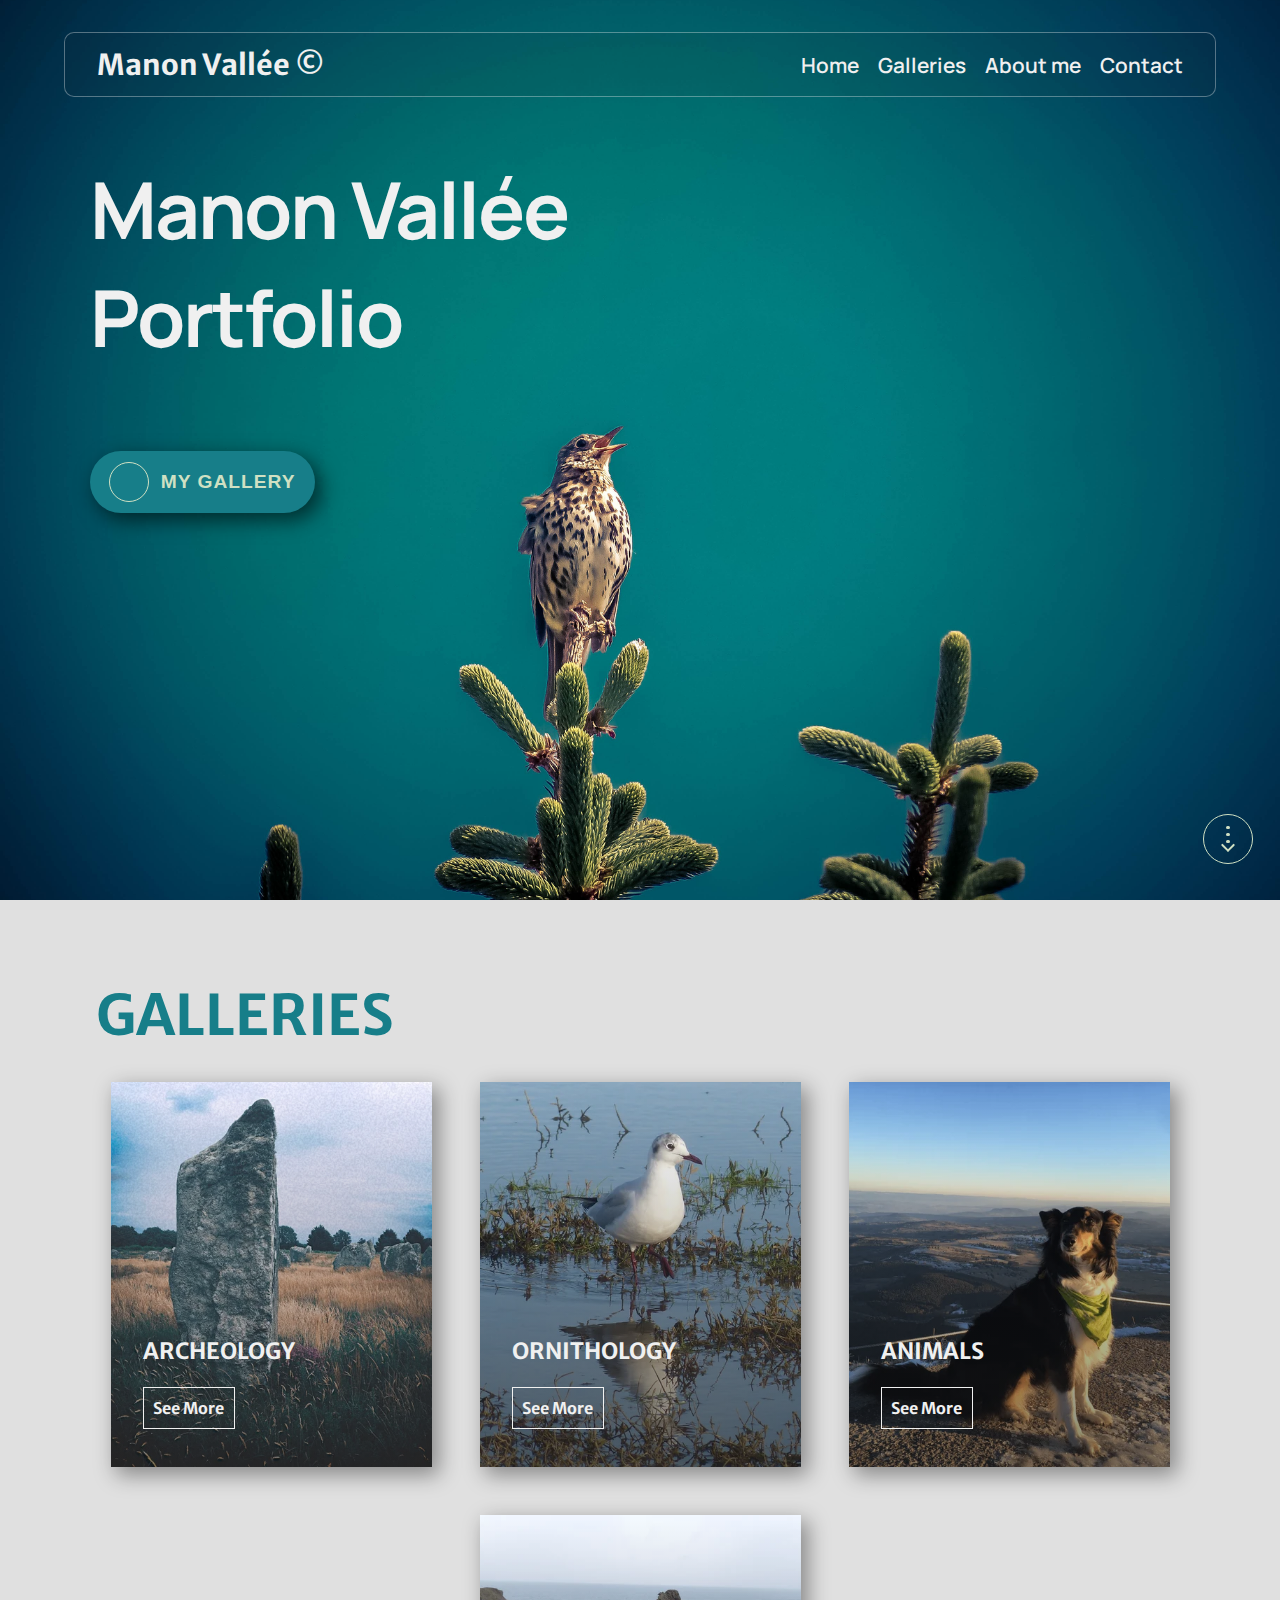
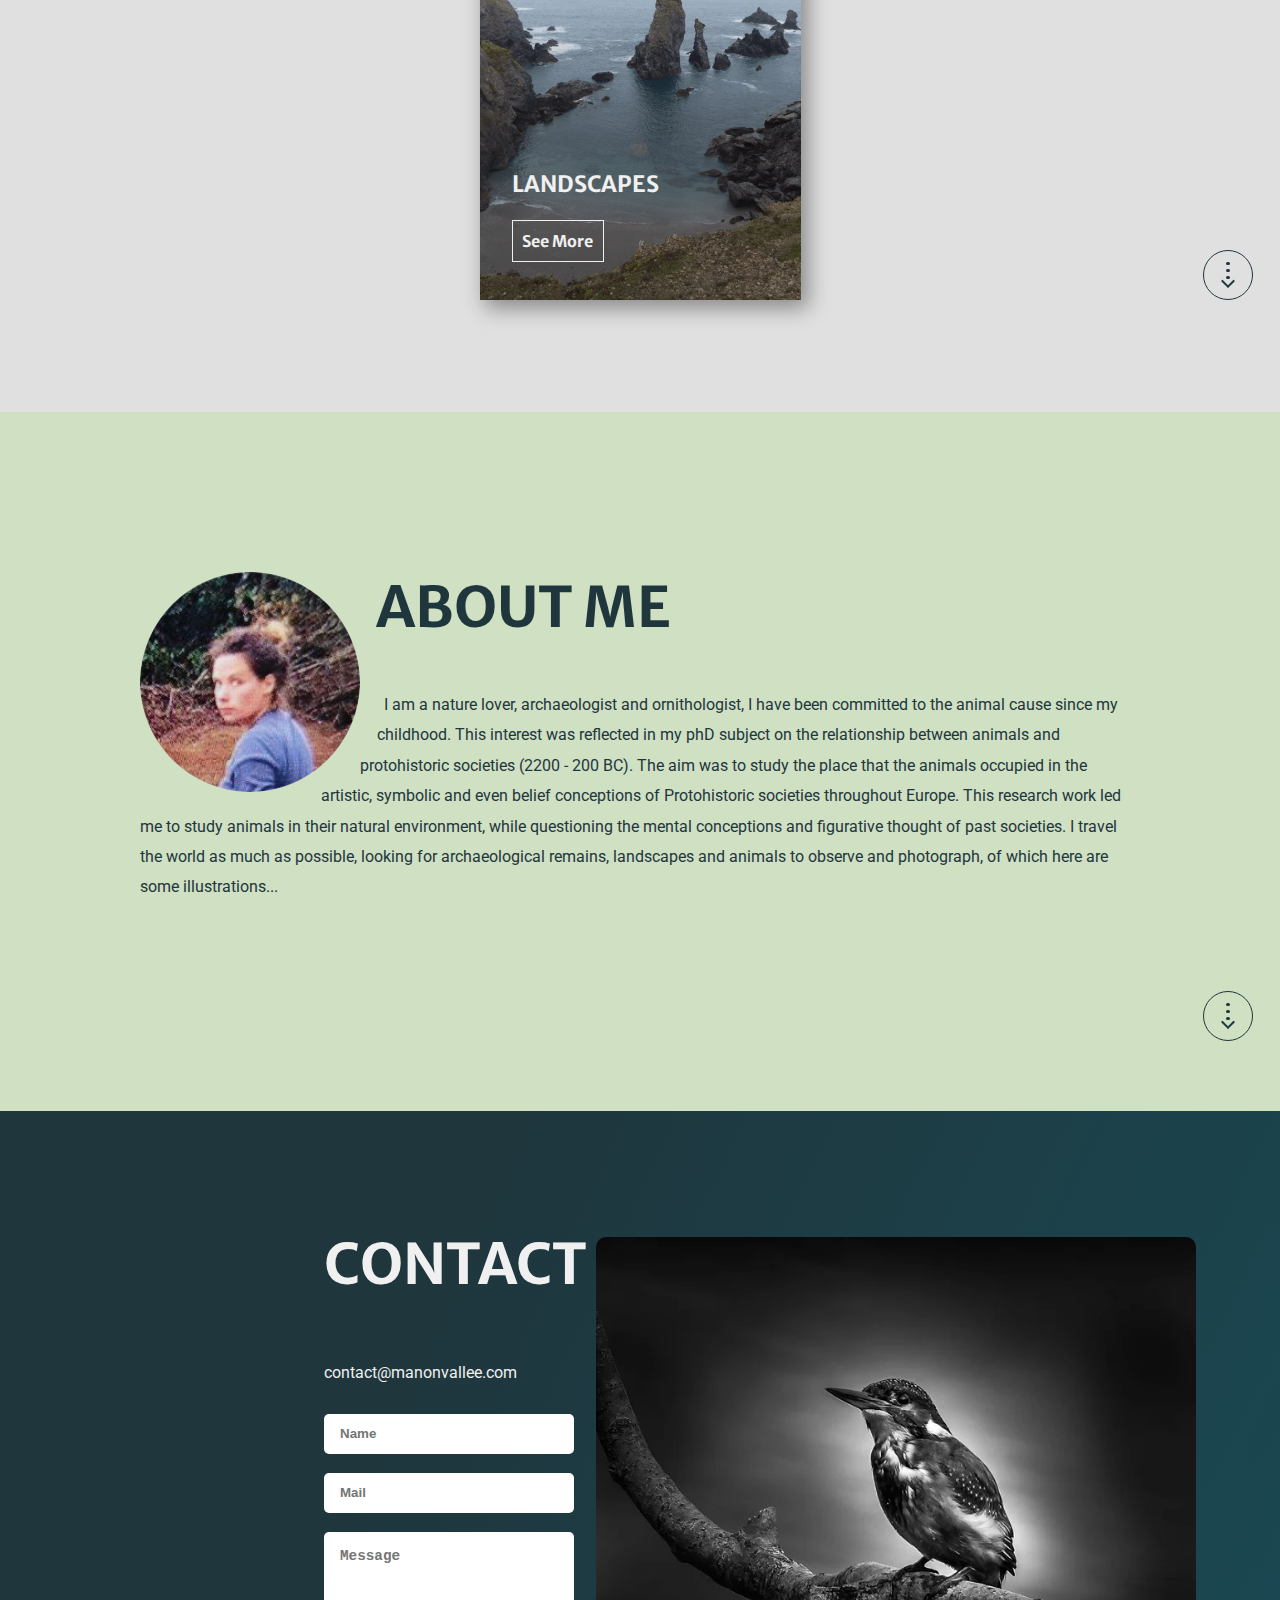
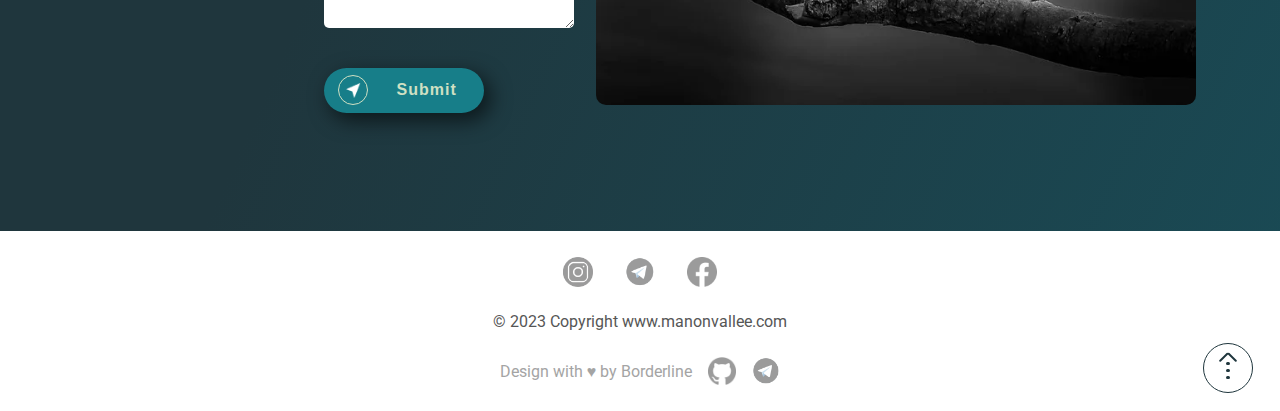
==== index.html @ dd973f15 "good" ====
<!DOCTYPE html>
<html lang="fr">
  <head>
    <meta charset="UTF-8" />
    <meta http-equiv="X-UA-Compatible" content="IE=edge" />
    <meta name="viewport" content="width=device-width, initial-scale=1.0" />

    <link rel="preconnect" href="https://fonts.googleapis.com" />
    <link rel="preconnect" href="https://fonts.gstatic.com" crossorigin />

    <link rel="preconnect" href="https://fonts.googleapis.com" />
    <link rel="preconnect" href="https://fonts.gstatic.com" crossorigin />
    <link rel="preconnect" href="https://fonts.googleapis.com" />
    <link rel="preconnect" href="https://fonts.gstatic.com" crossorigin />
    <link
      href="https://fonts.googleapis.com/css2?family=Manrope&family=Merriweather+Sans:wght@400;500;600&family=Montserrat:wght@400;500;600&family=Roboto:wght@400;500;700&display=swap"
      rel="stylesheet"
    />

    <!-- ********* CSS ********* -->
    <link rel="stylesheet" href="/CSS/style.css" />
    <link
      rel="stylesheet"
      media="only screen and (max-width:1250px) and (min-width:701px)"
      href="/CSS/style.tablet.css"
    />
    <link
      rel="stylesheet"
      media="only screen and (max-width:700px)"
      href="/CSS/style.mobile.css"
    />

    <title>Portfolio de Manon Vallée</title>
  </head>
  <body>
    <!-- ******************** Nav Bar ********************** -->

    <!-- ********************* Main ******************* -->

    <main id="sec1" class="main">
      <div class="overlay-mobile" onclick="closeMenuMobile()"></div>
      <header id="navbar" class="nav">
        <div class="burger_container">
          <div class="header__nav__close" onclick="closeMenuMobile()">
            <svg
              xmlns="http://www.w3.org/2000/svg"
              fill="none"
              viewBox="0 0 24 24"
              stroke-width="1.5"
              stroke="currentColor"
              class="w-6 h-6"
            >
              <path
                stroke-linecap="round"
                stroke-linejoin="round"
                d="M6 18L18 6M6 6l12 12"
              />
            </svg>
          </div>
        </div>
        <div class="onglets">
          <h2 class="nav-title">
            <a href="#" onclick="closeMenuMobile()">Manon Vallée ©</a>
          </h2>
          <div class="sous-onglets">
            <a href="#sec1" onclick="closeMenuMobile()">Home</a>
            <a href="#sec2" onclick="closeMenuMobile()">Galleries</a>
            <a href="#sec3" onclick="closeMenuMobile()">About me</a>
            <a href="#sec4" onclick="closeMenuMobile()">Contact</a>
          </div>
        </div>
      </header>
      <div class="header__burger" onclick="openMenuMobile()">
        <svg
          id="burg"
          xmlns="http://www.w3.org/2000/svg"
          fill="none"
          viewBox="0 0 24 24"
          stroke-width="1.5"
          stroke="currentColor"
          class="w-6 h-6"
        >
          <path
            stroke-linecap="round"
            stroke-linejoin="round"
            d="M3.75 6.75h16.5M3.75 12h16.5m-16.5 5.25h16.5"
          />
        </svg>
      </div>

      <!-- ******************** Hero ********************** -->

      <section class="hero" id="hero">
        <div class="title">
          <h1>Manon Vallée<br />Portfolio</h1>
          <button class="main-button" onclick="smoothScroll1()">
            <div class="mini-circle">
              <img src="/ressources/images/vector.png" alt="" />
            </div>
            <span>MY GALLERY</span>
          </button>
        </div>
      </section>
      <div class="down-button d1" id="down-button d1" onclick="smoothScroll1()">
        <div class="point"></div>
        <div class="point"></div>
        <div class="point point3"></div>
        <div class="chevron">
          <div class="barre barre1"></div>
          <div class="barre barre2"></div>
        </div>
      </div>
    </main>

    <!-- ******************** Galleries ********************** -->

    <section class="galleries" id="sec2" onclick="closeMenuMobile()">
      <div class="overlay-mobile2" onclick="closeMenuMobile()"></div>
      <h2>GALLERIES</h2>
      <div class="galleries-container">
        <div class="grid-container">
          <a class="card-container" href="./archeologyGallery.html"
            ><div class="card">
              <img src="/ressources/images/miniatures/carnac.webp" alt="" />
              <div class="card-text">
                <h3>ARCHEOLOGY</h3>
                <h4>See More</h4>
              </div>
            </div></a
          >
          <a class="card-container" href="./ornithologyGallery.html"
            ><div class="card">
              <img
                src="/ressources/images/miniatures/mouette-rieuse.webp"
                alt=""
              />
              <div class="card-text">
                <h3>ORNITHOLOGY</h3>
                <h4>See More</h4>
              </div>
            </div></a
          >
          <a class="card-container" href="./animalsGallery.html"
            ><div class="card">
              <img src="/ressources/images/miniatures/lutece2.webp" alt="" />
              <div class="card-text">
                <h3>ANIMALS</h3>
                <h4>See More</h4>
              </div>
            </div></a
          >
          <a class="card-container card4" href="./landscapeGallery.html"
            ><div class="card">
              <img
                class="img5"
                src="/ressources/images/miniatures/bretagne3.webp"
                alt=""
              />
              <div class="card-text">
                <h3>LANDSCAPES</h3>
                <h4>See More</h4>
              </div>
            </div></a
          >
        </div>
      </div>
      <div
        class="down-button down-button2 d4"
        id="d4"
        onclick="smoothScroll2()"
      >
        <div class="point"></div>
        <div class="point"></div>
        <div class="point point3"></div>
        <div class="chevron">
          <div class="barre barre1"></div>
          <div class="barre barre2"></div>
        </div>
      </div>
    </section>

    <!-- ******************** About ********************** -->

    <section class="about" id="sec3" onclick="closeMenuMobile()">
      <div id="circle-shape">
        <img
          src="/ressources/images/tetevenercut.png"
          alt="A photograph of sliced kiwifruit on a while plate"
          class="curve"
        />
        <h2>ABOUT ME</h2>
        <p>
          I am a nature lover, archaeologist and ornithologist, I have been
          committed to the animal cause since my childhood. This interest was
          reflected in my phD subject on the relationship between animals and
          protohistoric societies (2200 - 200 BC). The aim was to study the
          place that the animals occupied in the artistic, symbolic and even
          belief conceptions of Protohistoric societies throughout Europe. This
          research work led me to study animals in their natural environment,
          while questioning the mental conceptions and figurative thought of
          past societies. I travel the world as much as possible, looking for
          archaeological remains, landscapes and animals to observe and
          photograph, of which here are some illustrations...
        </p>
      </div>

      <div
        class="down-button down-button2 d2"
        id="down-button"
        onclick="smoothScroll3()"
      >
        <div class="point"></div>
        <div class="point"></div>
        <div class="point point3"></div>
        <div class="chevron">
          <div class="barre barre1"></div>
          <div class="barre barre2"></div>
        </div>
      </div>
    </section>

    <!-- ******************** Contact ********************** -->

    <section
      class="contact-section section-type"
      id="sec4"
      onclick="closeMenuMobile()"
    >
      <div class="left-box left-box2">
        <div class="form-container">
          <div class="contact-title">
            <h2>CONTACT</h2>
          </div>
          <div class="mini-mail">
            <a href="mailto:contact@manonvallee.com">contact@manonvallee.com</a>
          </div>
          <form>
            <input
              class="input-text"
              type="text"
              id="name"
              placeholder="Name"
              required
            /><br />
            <input
              class="input-text"
              type="email"
              id="email"
              placeholder="Mail"
              required
            /><br />
            <textarea
              class="input-text"
              name="message"
              id="message"
              rows="4"
              placeholder="Message"
            ></textarea>
          </form>
          <button
            id="send-button"
            onclick="sendMail()"
            class="main-button button2"
            href="#"
          >
            <div class="mini-circle mini-circle2">
              <img src="/ressources/images/Vector.png" alt="" />
            </div>
            <span>Submit</span>
          </button>
        </div>
      </div>
      <div class="right-img img2"></div>
    </section>

    <!-- ******************** Footer ********************** -->

    <footer onclick="closeMenuMobile()">
      <div class="logos">
        <img
          class="logo1"
          src="/ressources/rs/instaGrey.png"
          alt="logo instagram"
        />
        <img
          class="logo2"
          src="/ressources/rs/telegramGrey.png"
          alt="logo telegram"
        />
        <img
          class="logo3"
          src="/ressources/rs/facebookGrey.png"
          alt="logo facebook"
        />
      </div>
      <div class="copyright">
        <p>© 2023 Copyright www.manonvallee.com</p>
      </div>
      <div class="borderline">
        <p>Design with ♥ by <a href="#">Borderline</a></p>
        <img
          class="logo4"
          src="/ressources/rs/githubGrey.png"
          alt="logo github"
        />
        <img
          class="logo2"
          src="/ressources/rs/telegramGrey.png"
          alt="logo telegram"
        />
      </div>
      <div
        class="down-button down-button2"
        id="up-button"
        onclick="smoothScroll5()"
      >
        <div class="chevron">
          <div class="up-barre up-barre1"></div>
          <div class="up-barre up-barre2"></div>
        </div>
        <div class="point"></div>
        <div class="point"></div>
        <div class="point point3"></div>
      </div>
    </footer>
    <script src="/index.js"></script>
  </body>
</html>
---- CSS/style.css ----
:root {
  --primary-color: #177e89;
  --secondary-color: #cfe0c3;
  --third-color: #ef6013db;
  --fourth-color: #d4c2fc;
  --fifth-color: #8a7090;
  --sixth-color: #1f363d;
}
*,
* :before,
*:after {
  box-sizing: border-box;
}
html,
body {
  font-family: "Manrope", sans-serif;
  background: linear-gradient(#141e30, #243b55);
  -webkit-tap-highlight-color: rgba(0, 0, 0, 0);
  margin: 0;
  padding: 0;
  color: #f0f0f0;
}
html {
  height: 100%;
  scroll-behavior: smooth;
  font-size: 100%;
}
h2 {
  font-family: "Merriweather Sans", sans-serif;
  font-size: clamp(0.4rem, 3vw + 1.9rem, 3.5rem);
  margin: 4rem 0 6rem 0;
}
p {
  font-size: clamp(0.4rem, 1.5vw + 1.1rem, 1rem);
}
a {
  text-decoration: none;
  color: #f0f0f0;
}

/* **********************************************        Nav Bar        ********************************************** */

header {
  width: 90%;
  height: 65px;
  display: flex;
  align-items: center;
  justify-content: space-between;
  background: rgba(42, 39, 39, 0.08);
  border: 1px solid rgba(255, 255, 255, 0.33);
  border-radius: 10px;
  margin: 2rem auto;
  z-index: 4;
}
header h2 {
  font-size: clamp(1.3rem, 2vw + 1rem, 1.8rem);
  margin: 0;
}
.nav-title a {
  position: relative;
  display: inline-block;
}
.nav-title a::before {
  content: "";
  display: block;
  position: absolute;
  bottom: -2px;
  width: 100%;
  height: 2px;
  transform: scale(0);
  transform-origin: left;
  background-color: var(--secondary-color);
  transition: transform 0.3s ease-out;
}
.nav-title a:hover::before {
  transform: scaleX(1);
}
header .onglets {
  display: flex;
  align-items: center;
  justify-content: space-between;
  width: 100%;
  padding: 0 2rem;
}
header .sous-onglets a {
  font-size: clamp(0.6rem, 1vw + 0.8rem, 1.3rem);
  margin-right: 1rem;
  position: relative;
  display: inline-block;
  font-weight: 600;
}
header .sous-onglets a:nth-child(4) {
  margin-right: 0;
}
header .sous-onglets a::after {
  content: "";
  display: block;
  position: absolute;
  bottom: -2px;
  width: 100%;
  height: 1px;
  transform: scale(0);
  transform-origin: left;
  background-color: var(--secondary-color);
  transition: transform 0.3s ease-out;
}
header .sous-onglets a:hover::after {
  transform: scaleX(1);
}
.header__burger {
  display: none;
}
.header__burger svg {
  stroke: #f0f0f0;
  width: 30px;
}
header .header__nav__close {
  display: none;
}
header .header__nav__close svg {
  stroke: #177e89;
  width: 30px;
  position: absolute;
  top: 16px;
  left: 16px;
}

/* ********************************************        Section 1  Hero       ********************************************* */

.main {
  background: url(/ressources/images/birdModif/grive-musicienne122.png)
    no-repeat center / cover;
  height: 100vh;
  height: 100dvh;
  display: flex;
  flex-direction: column;
  position: relative;
}
.hero {
  margin: 2% 0 0 7%;
}
.hero h1 {
  font-size: clamp(0.4rem, 3vw + 2.5rem, 4.9rem);
  letter-spacing: -2px;
  margin: 0 0 5rem 0;
}
.main-button {
  display: flex;
  align-items: center;
  justify-content: space-around;
  width: auto;
  height: 62px;
  gap: 12px;
  background: var(--primary-color);
  box-shadow: 6px 7px 20px 1px rgb(0 0 0 / 57%);
  border-radius: 45px;
  border: none;
  color: var(--secondary-color);
  font-size: clamp(1rem, 3vw + 1rem, 1.2rem);
  font-weight: 600;
  letter-spacing: 1px;
  cursor: pointer;
  transition: 0.4s ease-in-out;
  padding: 1.2rem;
}
.main-button:hover {
  background: var(--secondary-color);
  color: var(--primary-color);
  outline: 2px solid var(--primary-color);
}
.mini-circle {
  display: flex;
  align-items: center;
  justify-content: center;
  height: 40px;
  width: 40px;
  border: 1px solid var(--secondary-color);
  border-radius: 50%;
}
.main-button:hover .mini-circle {
  border: 1px solid var(--primary-color);
}
.main-button:hover img {
  content: url("/ressources/images/vectorblue.png");
}

/* ********************************************        Section 2  Galleries       ********************************************* */

.galleries {
  position: relative;
  width: 100%;
  height: auto;
  height: auto;
  font-family: "Roboto", sans-serif;
  display: flex;
  flex-direction: column;
  justify-content: center;
  background-color: #e0e0e0;
  padding: 5rem 0 7rem 0;
}
.galleries-container {
  display: flex;
  align-items: center;
  justify-content: center;
}
.grid-container {
  display: grid;
  max-width: 1059px;
  grid-template-columns: repeat(3, 1fr);
  grid-template-rows: repeat(2, 1fr);
  grid-column-gap: 3rem;
  grid-row-gap: 3rem;
  justify-content: center;
}
.grid-container img {
  height: 100%;
  width: 100%;
  object-fit: cover;
}
.galleries h2 {
  margin: 0 0 2rem 6rem;
  color: var(--primary-color);
}
.card {
  position: relative;
  width: 100%;
  height: 385px;
  transition: 0.4s ease-in-out;
  cursor: pointer;
  overflow: hidden;
  box-shadow: 6px 7px 20px 1px rgba(0, 0, 0, 0.391);
}
.card-container {
  display: inherit;
}
.card::before {
  content: "";
  width: 100%;
  height: 100%;
  position: absolute;
  background: linear-gradient(rgb(255 255 255 / 0%), rgb(24 24 24 / 51%));
  z-index: 2;
}
.card-text {
  position: absolute;
  bottom: 10%;
  left: 10%;
  z-index: 3;
  font-family: "Merriweather Sans", sans-serif;
}
.card h3 {
  font-size: clamp(0.4rem, 1.5vw + 0.8rem, 1.4rem);
}
.card h4 {
  display: inline-block;
  border: 1.5px solid;
  padding: 0.6rem;
  margin: 0;
}
.card:hover {
  -ms-transform: scale(1.01); /* IE 9 */
  -webkit-transform: scale(1.01); /* Safari 3-8 */
  transform: scale(1.03);
  opacity: 98%;
}
.card4 {
  grid-area: 2 / 2 / 3 / 3;
}
#d4 {
  bottom: 7rem;
}

/* ********************************************        Section 3  About       ********************************************* */

.about {
  display: flex;
  flex-direction: column;
  align-items: center;
  justify-content: center;
  width: 100%;
  height: auto;
  height: auto;
  background-color: var(--secondary-color);
  color: var(--sixth-color);
  position: relative;
  padding: 8rem 0;
}

#circle-shape {
  font-family: "Roboto", sans-serif;
  margin: 2rem;
  max-width: 1000px;
}
#circle-shape p {
  line-height: 1.9rem;
  font-size: clamp(0.1rem, 1vw + 0.7rem, 1rem);
  padding: 2rem 0rem;
}
#circle-shape h2 {
  margin: 0;
}
#circle-shape .curve {
  width: 220px;
  height: auto;
  min-width: 150px;
  float: left;
  margin-right: 3rem;
  border-radius: 50%;
  -webkit-shape-outside: circle();
  shape-outside: circle();
  padding: 0rem;
}
.down-button {
  width: 50px;
  height: 50px;
  border-radius: 50%;
  display: flex;
  flex-direction: column;
  align-items: center;
  justify-content: center;
  position: absolute;
  bottom: 10%;
  left: 94%;
  cursor: pointer;
  border: 1.5px solid var(--secondary-color);
  transition: 0.2s ease-in-out;
}
.d1 {
  bottom: 4%;
}
.d3 {
  bottom: 6%;
}
.point {
  width: 3.5px;
  height: 3.5px;
  background-color: var(--secondary-color);
  margin-bottom: 3.5px;
  border-radius: 50px;
}
.point3 {
  margin-bottom: 5px;
}
.chevron {
  display: flex;
}
.barre {
  width: 10px;
  height: 2px;
  background-color: var(--secondary-color);
  transform-origin: bottom right;
  transform: rotate(45deg);
  border-radius: 10px;
  margin-top: 2px;
}
.barre1 {
  transform-origin: bottom right;
  transform: rotate(45deg);
}
.barre2 {
  transform: rotate(-45deg);
  transform-origin: bottom left;
}
.down-button:hover .barre {
  background-color: var(--secondary-color);
}
.down-button:hover {
  border: 2.5px solid var(--sixth-color);
  background-color: var(--secondary-color);
}
.down-button:hover .point {
  border: var(--sixth-color);
  background-color: var(--sixth-color);
}
.down-button:hover .barre {
  background-color: var(--sixth-color);
}
.down-button2 {
  border: 1px solid var(--sixth-color);
}
.down-button2 .point {
  background-color: var(--sixth-color);
}
.down-button2 .barre {
  background-color: var(--sixth-color);
}
.down-button2:hover {
  border: 2.5px solid var(--secondary-color);
  background-color: var(--sixth-color);
}
.down-button2:hover .point {
  border: var(--secondary-color);
  background-color: var(--secondary-color);
}
.down-button2:hover .barre {
  background-color: var(--secondary-color);
}

/* ********************************************        Section 4 Contact      ********************************************* */

.contact-section {
  position: relative;
  width: 100%;
  height: 80vh;
  height: 80dvh;
  font-family: "Roboto", sans-serif;
  background: linear-gradient(
    113.75deg,
    #1f363d 32.55%,
    rgba(12, 115, 123, 0.64) 173.6%
  );
  display: flex;
  align-items: center;
  justify-content: center;
}
.left-box2 {
  display: flex;
  flex-direction: column;
  padding: 0 15rem;
  width: 40%;
  height: auto;
}
.left-box2 h2 {
  margin: 0 0 4rem 0;
}
.mini-mail {
  margin-bottom: 2rem;
}
form {
  display: flex;
  flex-direction: column;
}
.input-text {
  font-weight: bolder;
  border-radius: 5px;
  width: 250px;
  outline: none;
  border: none;
  padding: 1rem;
}
input {
  height: 40px;
}
textarea {
  margin-bottom: 2rem;
  font-size: 1.1em;
  padding-top: 1rem;
}
.img2 {
  height: 65%;
  width: 50%;
  max-width: 600px;
  border-radius: 10px;
  background: url(/ressources/images/birdModif/m2.webp) no-repeat center / cover;
}
.button2 {
  margin-top: 0.5rem;
  width: 160px;
  height: 45px;
  font-size: clamp(1rem, 2vw + 0.8rem, 1rem);
}
.mini-circle2 {
  height: 30px;
  width: 30px;
  margin-left: -0.8rem;
}
.mini-circle2 img {
  height: 15px;
}

/* ********************************************     Footer    ********************************************* */

footer {
  position: relative;
  width: 100%;
  height: 20vh;
  height: 20dvh;
  font-family: "Roboto", sans-serif;
  background-color: #ffffff;
  color: rgb(86, 86, 86);
  display: flex;
  flex-direction: column;
  justify-content: space-evenly;
  align-items: center;
}
footer a {
  font-size: clamp(0.3rem, 0.7vw + 0.5rem, 1rem);
  color: rgb(86, 86, 86);
}
footer p {
  margin: 0;
}
footer img {
  cursor: pointer;
}
.logos {
  display: flex;
  gap: 2rem;
}
.logos img {
  width: 30px;
  height: auto;
}
.rubrics {
  display: flex;
  gap: 2rem;
}
.rubrics a {
  margin: 1.7rem 0.8rem;
}
.borderline {
  font-size: clamp(0.3rem, 0.7vw + 0.5rem, 0.8rem);
  display: flex;
  gap: 1rem;
  height: auto;
  align-content: center;
  align-items: center;
  color: rgb(164, 164, 164);
}
.borderline a {
  color: rgb(164, 164, 164);
}
.borderline img {
  width: 28px;
  height: auto;
}
.logo1:hover {
  content: url("/ressources/rs/insta.png");
}
.logo2:hover {
  content: url("/ressources/rs/800px-Telegram_Messenger.png");
}
.logo3:hover {
  content: url("/ressources/rs/facebook-logo-3-1.png");
}
.logo4:hover {
  content: url("/ressources/rs/github.png");
}
.up-barre {
  width: 12px;
  height: 2px;
  background-color: var(--sixth-color);
  transform-origin: top-left;
  transform: rotate(45deg);
  border-radius: 10px;
  margin-bottom: 0.5rem;
}
.down-button:hover .up-barre {
  background-color: var(--secondary-color);
}
.up-barre1 {
  transform-origin: 100%;
  transform: rotate(-45deg);
}
.up-barre2 {
  transform: rotate(45deg);
  transform-origin: 0%;
}
---- CSS/style.tablet.css ----
:root {
  --primary-color: #177e89;
  --secondary-color: #cfe0c3;
  --third-color: #ef6013db;
  --fourth-color: #d4c2fc;
  --fifth-color: #8a7090;
  --sixth-color: #1f363d;
}

/* ********************************************        Section 1  Hero       ********************************************* */

.overlay-mobile {
  position: fixed;
  top: 0;
  left: 0;
  height: 100vh;
  width: 100vw;
  background-color: rgba(0, 0, 0, 0.6);
  display: none;
  z-index: 10;
}
.overlay-mobile.open {
  display: flex;
}
header {
  position: fixed;
  top: 0;
  left: 0;
  width: 300px;
  height: 100vh;
  background-color: var(--secondary-color);
  border: none;
  display: flex;
  align-items: center;
  justify-content: center;
  flex-direction: column;
  border: radius;
  border-radius: 0;
  margin: 0 auto;
  transform: translateX(-100%);
  transition: 0.3s ease-in-out;
  z-index: 31;
}
header.open {
  transform: initial;
  display: flex;
}
header .onglets {
  height: 35%;
  flex-direction: column;
  gap: 30px;
  justify-content: space-evenly;
}
header .sous-onglets {
  display: flex;
  flex-direction: column;
  gap: 30px;
}
.main-button {
  display: none;
}
header a {
  color: var(--primary-color);
}
.burger_container {
  position: absolute;
  top: 0px;
  left: 0px;
}
.header__burger {
  position: fixed;
  display: block;
  cursor: pointer;
  z-index: 30;
  top: 16px;
  left: 16px;
}
.header__burger svg {
  stroke: #949393;
  width: 30px;
}
header .header__nav__close {
  display: block;
  cursor: pointer;
}
.hero {
  margin: 0 auto;
}
.hero h1 {
  font-size: clamp(0.4rem, 3vw + 2.5rem, 4.9rem);
  letter-spacing: -2px;
  margin: 5rem auto;
  text-align: center;
}
.title {
  display: flex;
  flex-direction: column;
  align-items: center;
}

/* ********************************************        Section Galleries       ********************************************* */

.galleries h2 {
  margin: 1rem 0 5rem 0;
  color: var(--primary-color);
  text-align: center;
}
.card {
  margin: 0 auto;
}
.grid-container {
  display: flex;
  justify-content: center;
  align-items: center;
  overflow: hidden;
  padding: 31px 20px;
  flex-wrap: wrap;
}
.card-container {
  width: 40%;
  height: auto;
}
.grid-container img {
  height: 100%;
  width: 100%;
}

/* ********************************************        Section About me      ********************************************* */

.about {
  padding: 4rem 0;
}
#circle-shape {
  max-width: 750px;
  margin: 0 auto;
  padding: 3rem 0;
  flex-direction: column;
  align-content: center;
  justify-content: center;
  align-items: center;
}
#circle-shape .curve {
  width: 25%;
}
#circle-shape h2 {
  margin: 2rem 0;
}
#circle-shape p {
  line-height: 2rem;

  padding: 0rem 0rem;
}
.down-button {
  display: none;
}

/* ********************************************        Section Contact       ********************************************* */

.contact-section {
  padding: 4rem 0;
  height: auto;
}
.left-box2 {
  display: flex;
  flex-direction: column;
  width: 40%;
  height: auto;
  align-content: space-around;
  align-items: center;
  margin-bottom: 4rem;
  padding: 0;
}
.button2 {
  display: flex;
}
.img2 {
  height: 50vh;
}
footer {
  justify-content: space-between;
  padding: 19px 0;
}
#up-button {
  width: 35px;
  height: 35px;
  display: flex;
  background-color: var(--primary-color);
  bottom: 10%;
  left: 89%;
}
#up-button .up-barre {
  width: 10px;
  height: 1.5px;
  background-color: var(--secondary-color);
  margin-bottom: 0.3rem;
}
#up-button .point {
  width: 2.5px;
  height: 2.5px;
  background-color: var(--secondary-color);
  margin-bottom: 3px;
}

/* ********************************************        Page Gallery       ********************************************* */

.sous-sous-onglets {
  display: flex;
  flex-direction: column;
}
.sous-sous-onglets {
  display: flex;
  flex-direction: column;
  gap: 17px;
  margin-left: 12px;
}
header .sous-onglets a {
  font-size: clamp(0.6rem, 1vw + 1.2rem, 1.8rem);
}
header .sous-onglets a::after {
  content: "";
  display: none;
}
header .sous-onglets a:hover {
  color: #24afbe;
}
header .sous-sous-onglets a {
  font-size: clamp(0.1rem, 0.8vw + 0.7rem, 1.2rem);
}
.header__burger svg {
  stroke: var(--sixth-color: #1f363d);
  width: 30px;
}
.arrow-btn {
  font-size: 1.8rem;
  padding: 55px;
}

.popup {
  width: 100%;
  height: 100vh;
  border-radius: initial;
}

element.style {
}
.popup.active .close-btn,
.popup.active .image-name,
.popup.active .index,
.popup.active .large-image,
.popup.active .arrow-btn {
  opacity: 1;
  transition: opacity 0.5s;
  transition-delay: 1s;
}
.large-image {
  height: 95%;
}
#popup-content {
  max-width: 80%;
}
#popup-close {
  right: 4%;
}
header h2 {
  top: 63px;
  left: 107px;
}
.side-bar .sous-onglets {
  display: none;
}
.theme-switch {
  width: 40px;
  height: 16px;
  background: #177e89;
  border-radius: 50px;
  position: relative;
  outline: 1px solid var(--ecriture);
  cursor: pointer;
}
.switch {
  width: 13px;
  height: 13px;
  background: var(--fond);
  border-radius: 100%;
  position: absolute;
  top: 1.5px;
  left: 4px;
  transition: 0.5s all ease;
}
body.dark .switch {
  transform: translateX(19px);
}
---- CSS/style.mobile.css ----
:root {
  --primary-color: #177e89;
  --secondary-color: #cfe0c3;
  --third-color: #ef6013db;
  --fourth-color: #d4c2fc;
  --fifth-color: #8a7090;
  --sixth-color: #1f363d;
}

/* ********************************************        Section 1  Hero       ********************************************* */

.overlay-mobile {
  position: fixed;
  top: 0;
  left: 0;
  height: 100vh;
  width: 100vw;
  background-color: rgba(0, 0, 0, 0.6);
  display: none;
  z-index: 10;
}
.overlay-mobile.open {
  display: flex;
}
header {
  position: fixed;
  top: 0;
  left: 0;
  width: 300px;
  height: 100vh;
  background-color: var(--secondary-color);
  border: none;
  display: flex;
  align-items: center;
  justify-content: center;
  flex-direction: column;
  border: radius;
  border-radius: 0;
  margin: 0 auto;
  transform: translateX(-100%);
  transition: 0.3s ease-in-out;
  z-index: 31;
}
header.open {
  transform: initial;
  display: flex;
}
header .onglets {
  height: 35%;
  flex-direction: column;
  gap: 30px;
  justify-content: space-evenly;
}
header .sous-onglets {
  display: flex;
  flex-direction: column;
  gap: 30px;
}
.main-button {
  display: none;
}
header a {
  color: var(--primary-color);
}
.burger_container {
  position: absolute;
  top: 0px;
  left: 0px;
}
.header__burger {
  position: fixed;
  /* position: absolute; */
  display: block;
  cursor: pointer;
  z-index: 30;
  top: 16px;
  left: 16px;
}
header .header__nav__close {
  display: block;
  cursor: pointer;
}
.hero {
  margin: 0 auto;
}
.hero h1 {
  font-size: clamp(0.4rem, 3vw + 2.5rem, 4.9rem);
  letter-spacing: -2px;
  margin: 5rem auto;
  text-align: center;
}
.title {
  display: flex;
  flex-direction: column;
  align-items: center;
}

/* ********************************************        Section Galleries       ********************************************* */

.galleries h2 {
  margin: 1rem 0 5rem 0;
  color: var(--primary-color);
  text-align: center;
}
.card {
  margin: 0 auto;
}
.grid-container {
  display: flex;
  flex-direction: column;
  justify-content: center;
  align-items: center;
  overflow: hidden;
  padding: 31px 20px;
}
.card-container {
  width: 100%;
  height: auto;
}
.grid-container img {
  height: 100%;
  width: 100%;
}

/* ********************************************        Section About me      ********************************************* */

.about {
  padding: 4rem 0;
}
#circle-shape {
  display: flex;
  margin: 0 auto;
  padding: 0rem 3rem 3rem 3rem;
  flex-direction: column;
  align-content: center;
  justify-content: center;
  align-items: center;
}
#circle-shape .curve {
  width: 65%;
  margin: 20px auto;
}
#circle-shape h2 {
  margin: 2rem 0;
}
#circle-shape p {
  line-height: 2rem;

  padding: 0rem 0rem;
}
.down-button {
  display: none;
}

/* ********************************************        Section Contact       ********************************************* */

.contact-section {
  padding: 4rem 0;
  height: auto;
}
.left-box2 {
  display: flex;
  flex-direction: column;
  width: 100%;
  height: auto;
  align-content: space-around;
  align-items: center;
  margin-bottom: 4rem;
  padding: 0;
}
.contact-section {
  flex-direction: column;
}
.button2 {
  display: flex;
}
.img2 {
  height: 33vh;
}
footer {
  justify-content: space-between;
  padding: 19px 0;
}
#up-button {
  width: 35px;
  height: 35px;
  display: flex;
  background-color: var(--primary-color);
  bottom: 10%;
  left: 89%;
}
#up-button .up-barre {
  width: 10px;
  height: 1.5px;
  background-color: var(--secondary-color);
  margin-bottom: 0.3rem;
}
#up-button .point {
  width: 2.5px;
  height: 2.5px;
  background-color: var(--secondary-color);
  margin-bottom: 3px;
}

/* ********************************************        Page Gallery       ********************************************* */

.sous-sous-onglets {
  display: flex;
  flex-direction: column;
}
.sous-sous-onglets {
  display: flex;
  flex-direction: column;
  gap: 17px;
  margin-left: 12px;
}
header .sous-onglets a {
  font-size: clamp(0.6rem, 1vw + 1.2rem, 1.8rem);
}
header .sous-onglets a::after {
  content: "";
  display: none;
}
header .sous-onglets a:hover {
  color: #24afbe;
}
header .sous-sous-onglets a {
  font-size: clamp(0.1rem, 0.8vw + 0.7rem, 1.2rem);
}
#grid {
  display: flex;
  padding: 130px 1px;
  flex-direction: column;
  align-items: center;
  position: relative;
}
#nature-2 {
  font-size: clamp(1.2rem, 2vw + 1.3rem, 2.5rem);
  padding: 17px;
  position: absolute;
  top: 0;
}
#popup-content {
  max-width: 80%;
}
.div1 {
  margin-top: 20px;
}
.div2 {
  margin-top: 20px;
}
header h2 {
  top: 63px;
  left: 107px;
}
.side-bar .sous-onglets {
  display: none;
}
.theme-switch {
  width: 40px;
  height: 16px;
  background: #177e89;
  border-radius: 50px;
  position: relative;
  outline: 1px solid var(--ecriture);
  cursor: pointer;
}
.switch {
  width: 13px;
  height: 13px;
  background: var(--fond);
  border-radius: 100%;
  position: absolute;
  top: 1.5px;
  left: 4px;
  transition: 0.5s all ease;
}
body.dark .switch {
  transform: translateX(19px);
}
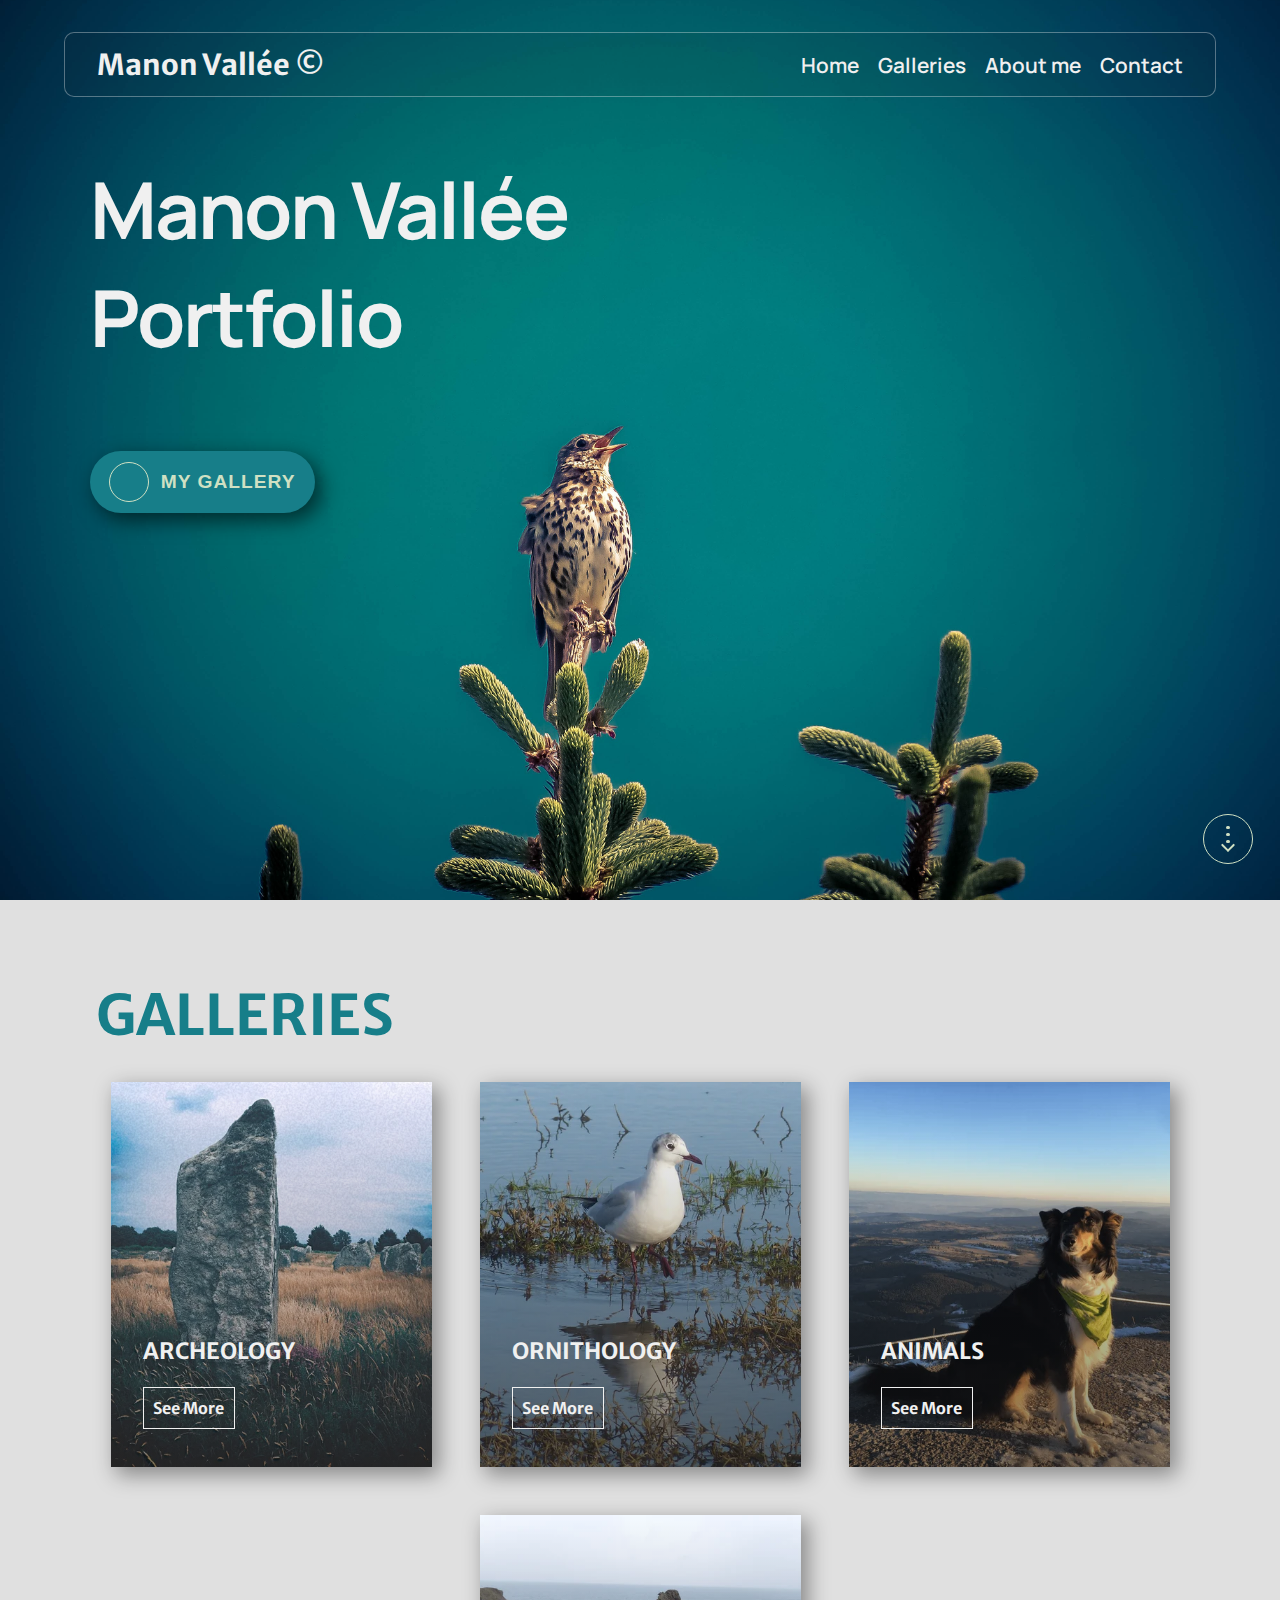
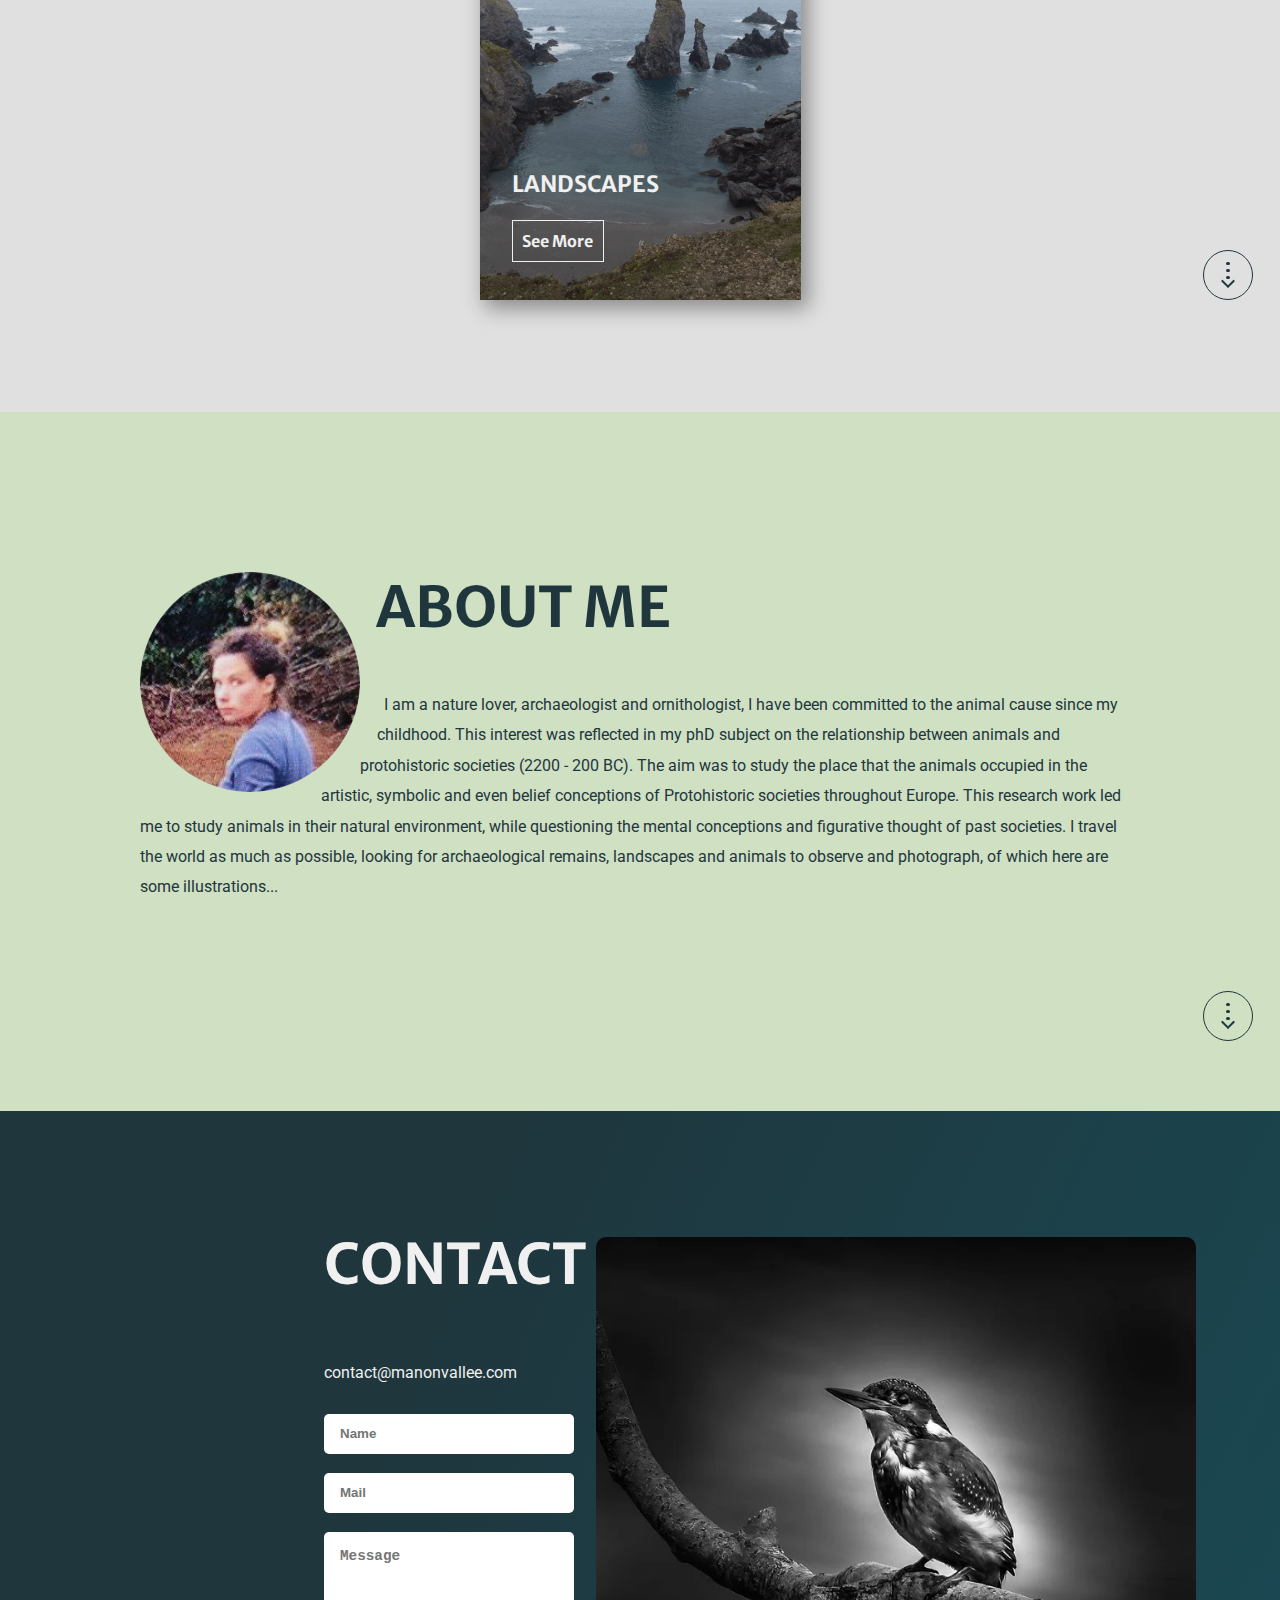
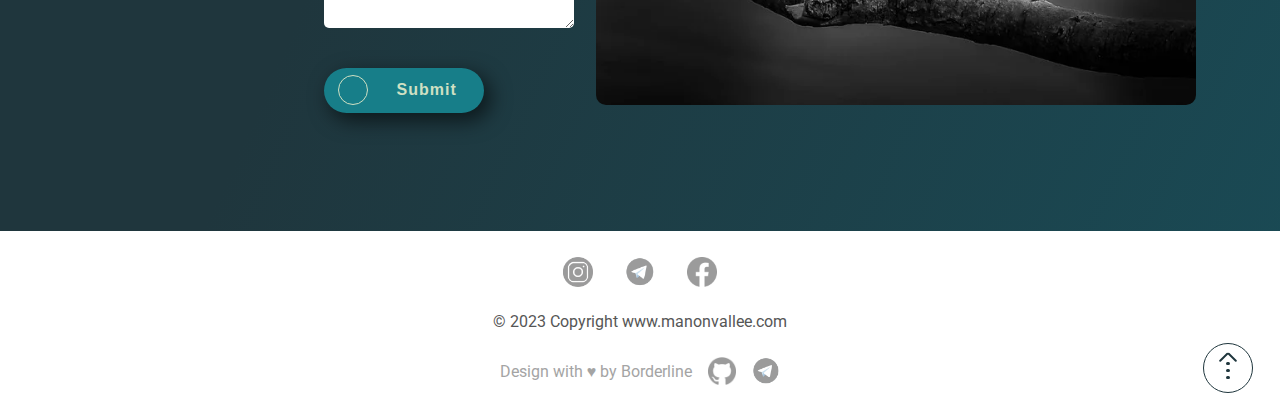
==== commit 179b3320: "fix bug" ====
--- a/index.html
+++ b/index.html
@@ -264,7 +264,7 @@
             href="#"
           >
             <div class="mini-circle mini-circle2">
-              <img src="/ressources/images/Vector.png" alt="" />
+              <img src="/ressources/images/vector.png" alt="" />
             </div>
             <span>Submit</span>
           </button>
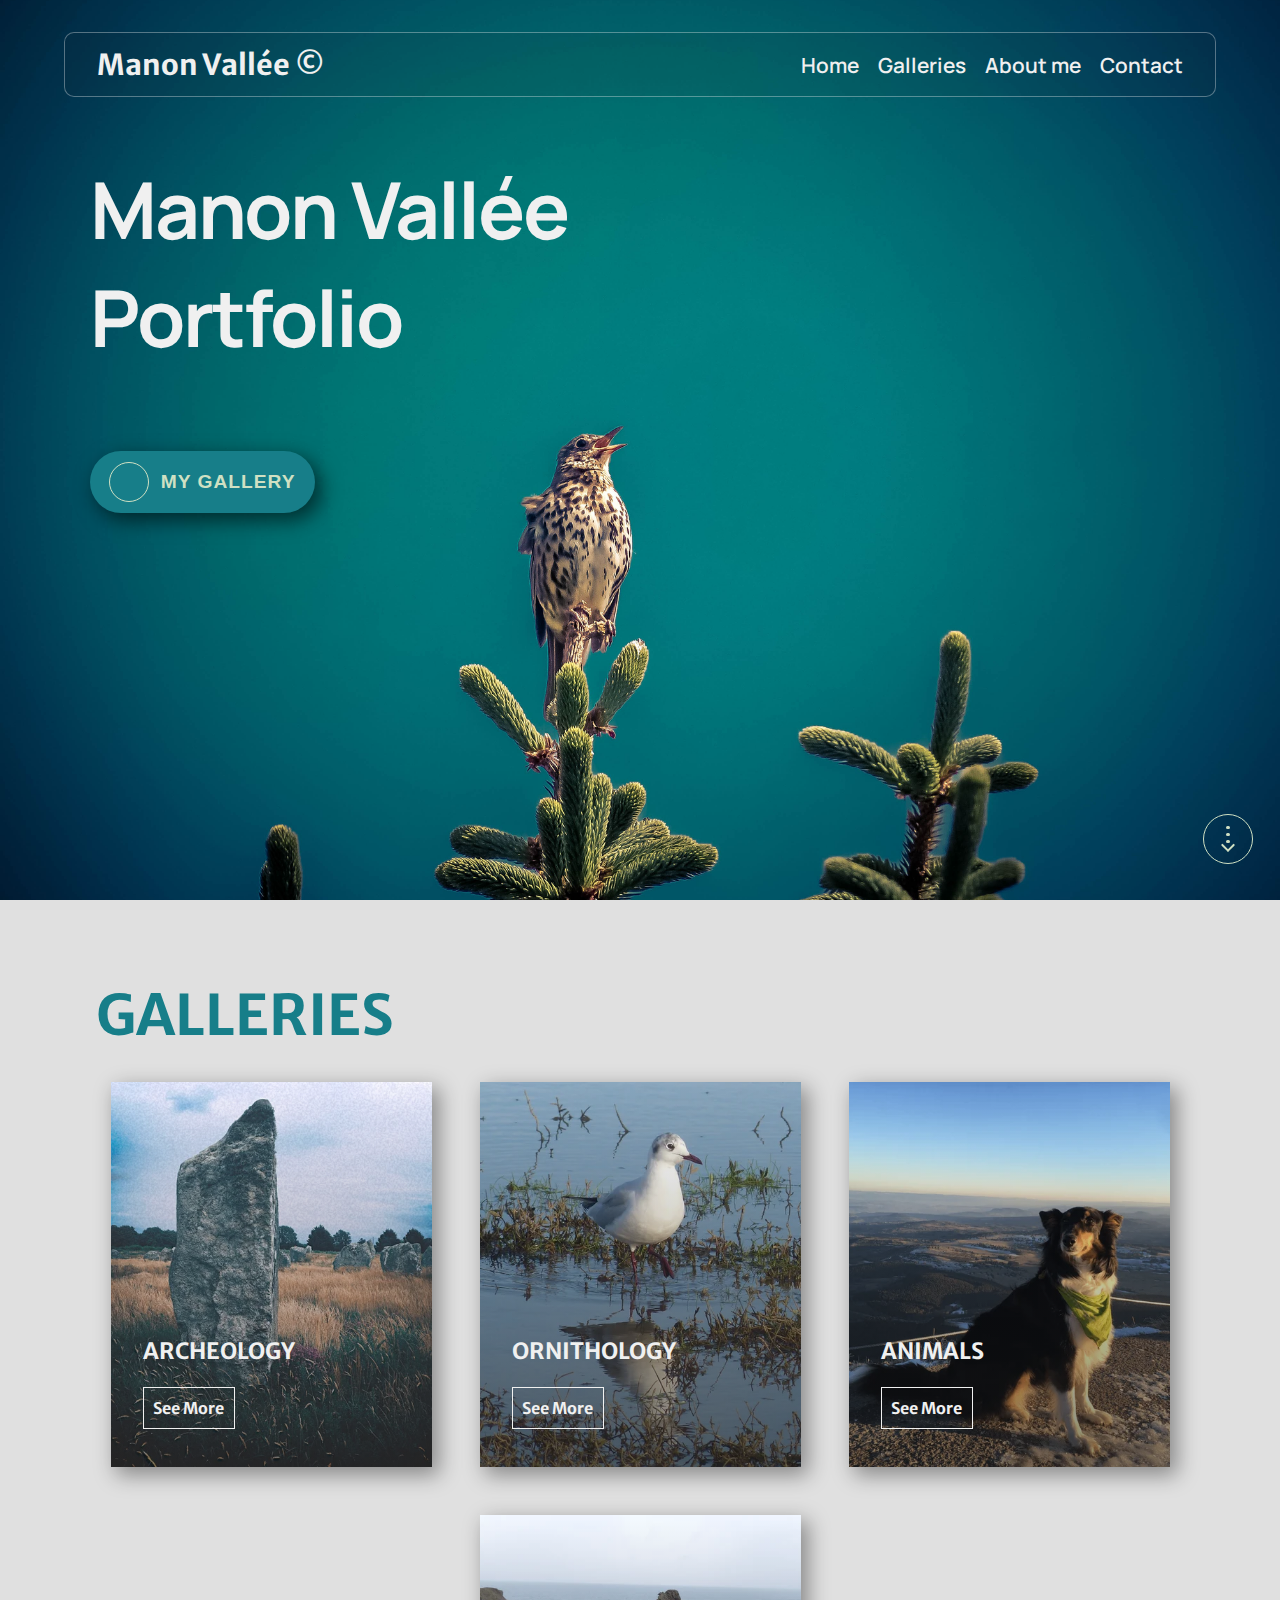
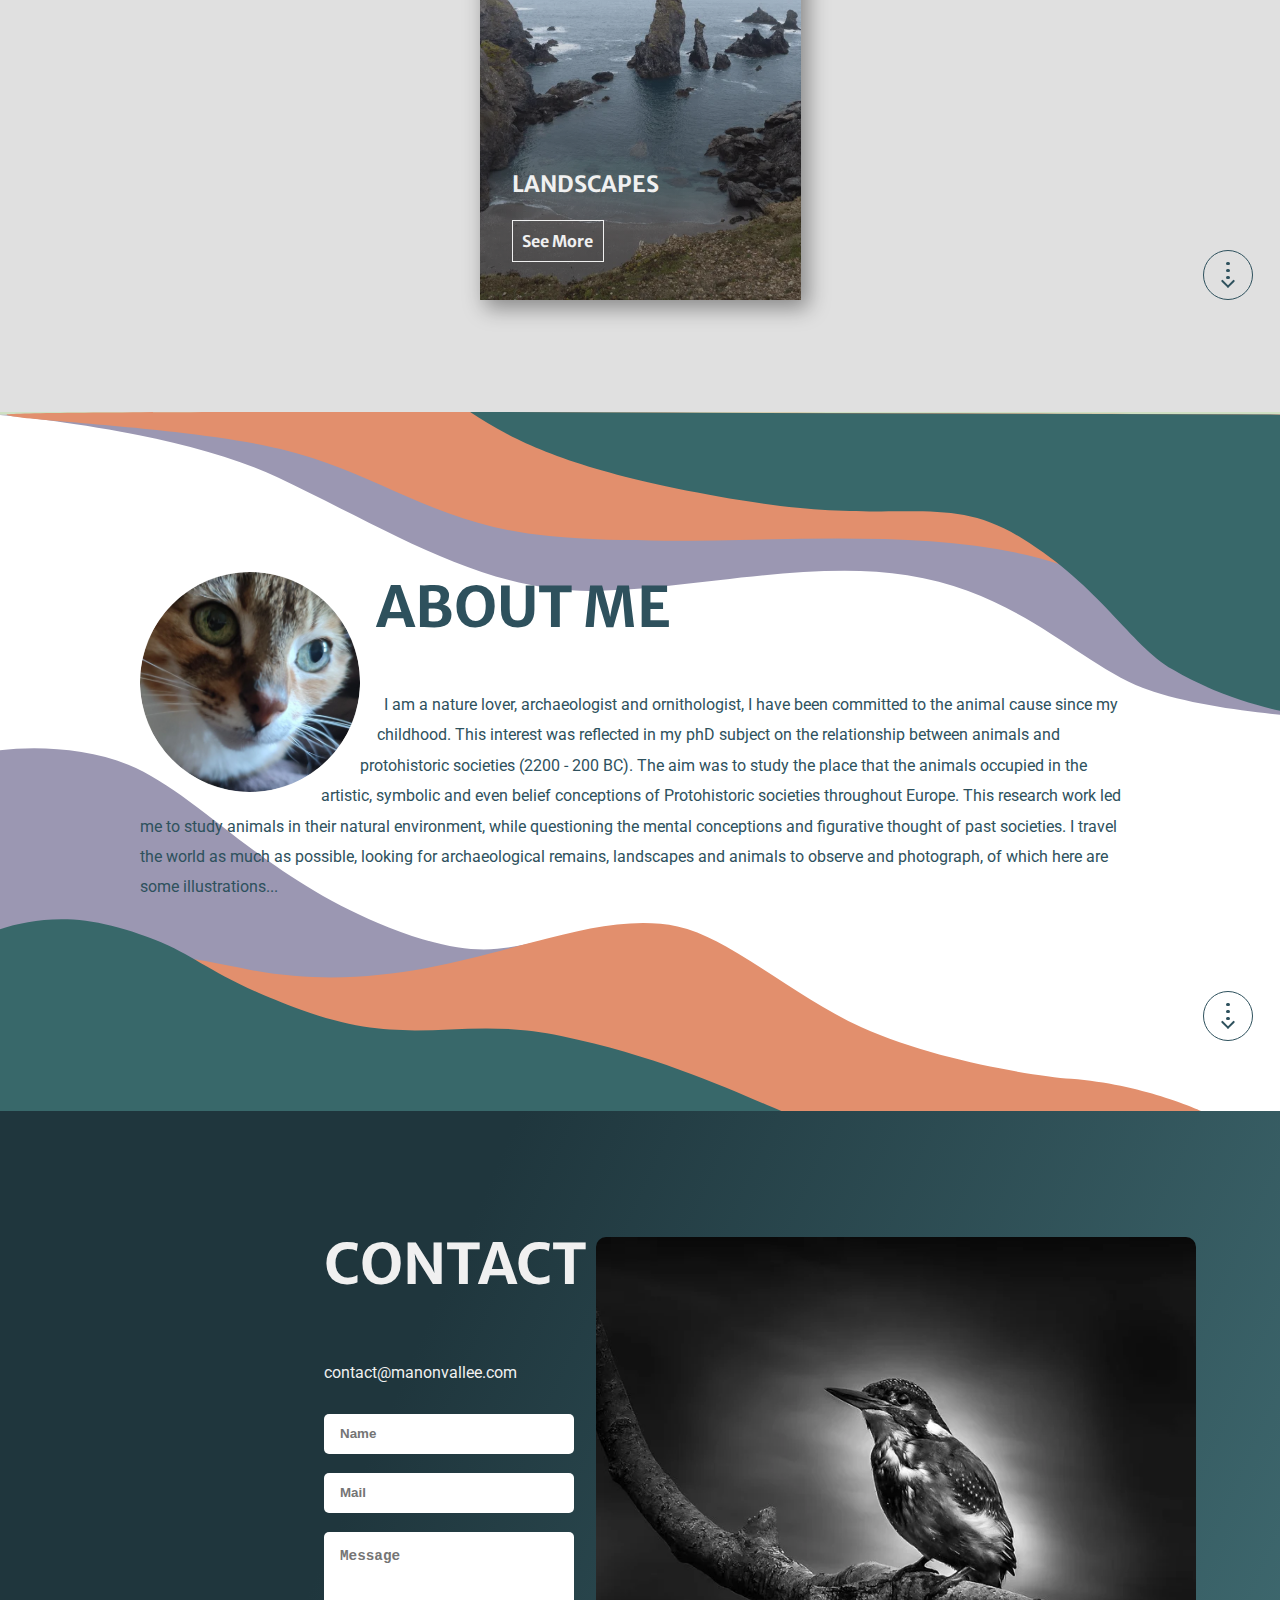
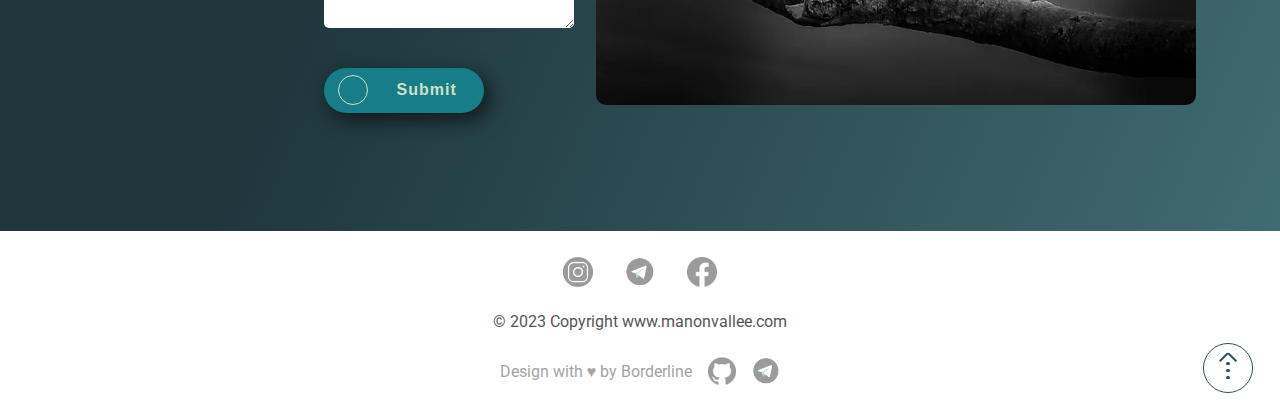
==== commit 1ab2d1fa: "fin image" ====
--- a/index.html
+++ b/index.html
@@ -16,6 +16,17 @@
       href="https://fonts.googleapis.com/css2?family=Manrope&family=Merriweather+Sans:wght@400;500;600&family=Montserrat:wght@400;500;600&family=Roboto:wght@400;500;700&display=swap"
       rel="stylesheet"
     />
+
+    <!-- ********* Favicon ********* -->
+
+
+    <link rel="apple-touch-icon" sizes="180x180" href="./ressources/favicon/favicon_package_v0.16/apple-touch-icon.png">
+    <link rel="icon" type="image/png" sizes="32x32" href="./ressources/favicon/favicon_package_v0.16/favicon-32x32.png">
+    <link rel="icon" type="image/png" sizes="16x16" href="./ressources/favicon/favicon_package_v0.16/favicon-16x16.png">
+    <link rel="manifest" href="./ressources/favicon/favicon_package_v0.16/site.webmanifest">
+    <link rel="mask-icon" href="./ressources/favicon/favicon_package_v0.16/safari-pinned-tab.svg" color="#5bbad5">
+    <meta name="msapplication-TileColor" content="#da532c">
+    <meta name="theme-color" content="#ffffff">
 
     <!-- ********* CSS ********* -->
     <link rel="stylesheet" href="/CSS/style.css" />
@@ -184,7 +195,7 @@
     <section class="about" id="sec3" onclick="closeMenuMobile()">
       <div id="circle-shape">
         <img
-          src="/ressources/images/tetevenercut.png"
+          src="/ressources/images/sangha.webp"
           alt="A photograph of sliced kiwifruit on a while plate"
           class="curve"
         />
--- a/CSS/style.css
+++ b/CSS/style.css
@@ -4,7 +4,7 @@
   --third-color: #ef6013db;
   --fourth-color: #d4c2fc;
   --fifth-color: #8a7090;
-  --sixth-color: #1f363d;
+  --sixth-color: #2e515d;
 }
 *,
 * :before,
@@ -14,7 +14,7 @@
 html,
 body {
   font-family: "Manrope", sans-serif;
-  background: linear-gradient(#141e30, #243b55);
+  /* background: linear-gradient(#141e30, #243b55); */
   -webkit-tap-highlight-color: rgba(0, 0, 0, 0);
   margin: 0;
   padding: 0;
@@ -280,6 +280,8 @@
   width: 100%;
   height: auto;
   height: auto;
+  background: url(/ressources/images/Goupe\ AboutME.svg)
+    no-repeat center / cover;
   background-color: var(--secondary-color);
   color: var(--sixth-color);
   position: relative;
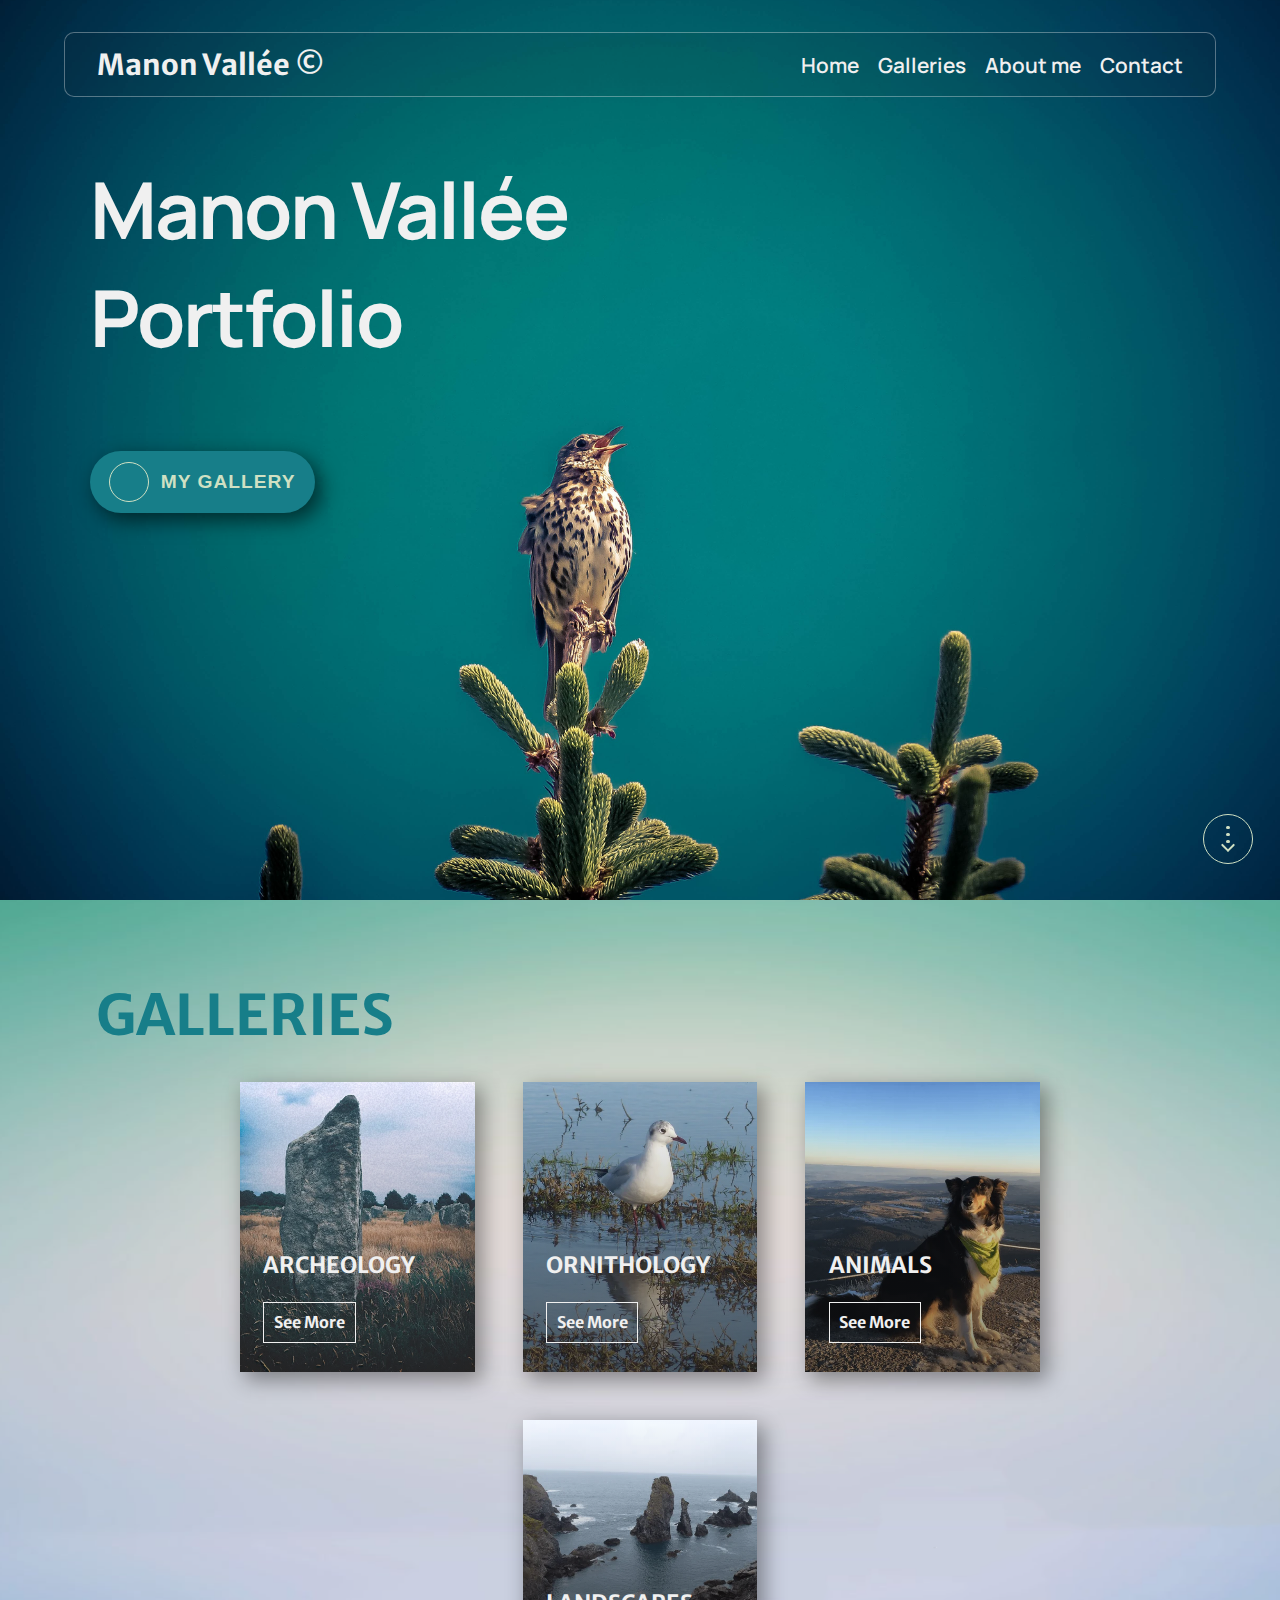
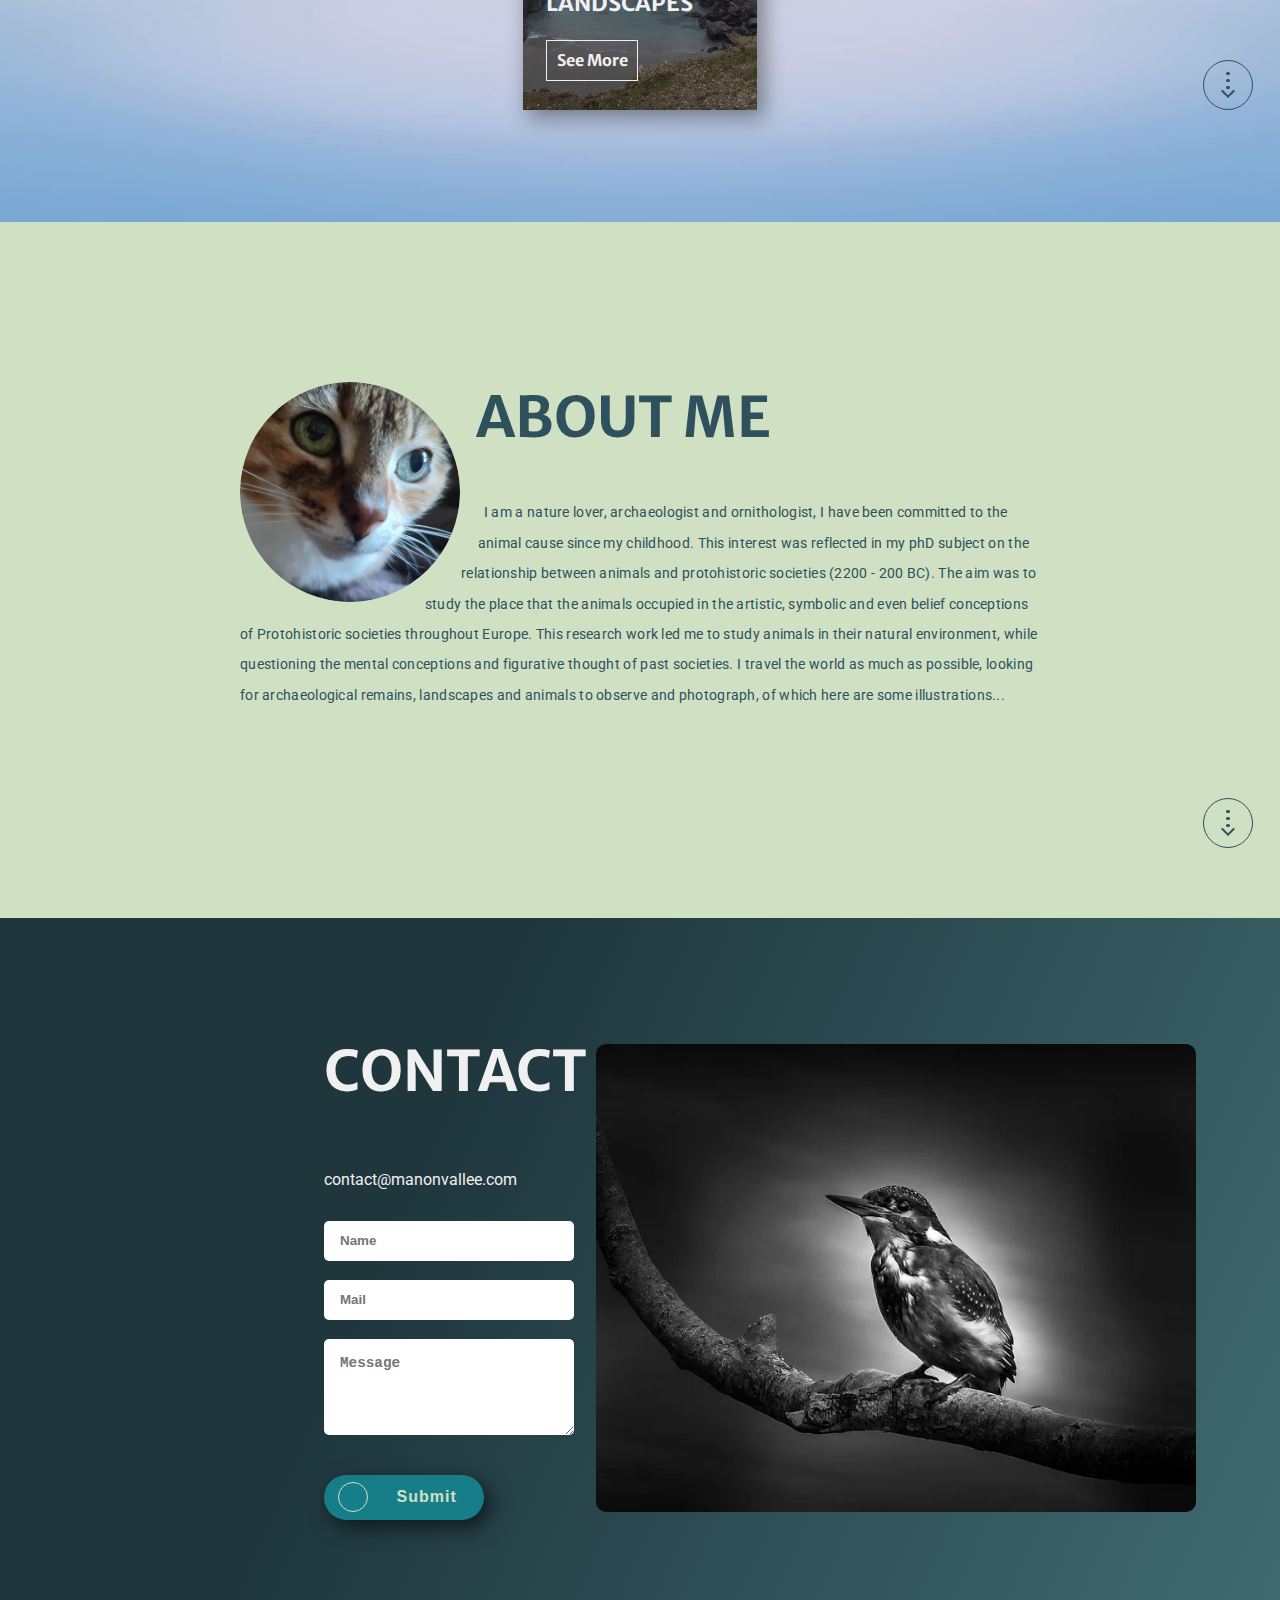
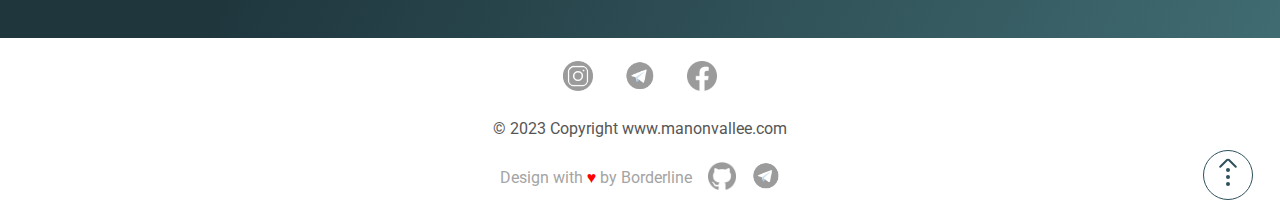
==== commit 367c12b1: "fonction mail et lien telegram" ====
--- a/index.html
+++ b/index.html
@@ -19,16 +19,37 @@
 
     <!-- ********* Favicon ********* -->
 
-
-    <link rel="apple-touch-icon" sizes="180x180" href="./ressources/favicon/favicon_package_v0.16/apple-touch-icon.png">
-    <link rel="icon" type="image/png" sizes="32x32" href="./ressources/favicon/favicon_package_v0.16/favicon-32x32.png">
-    <link rel="icon" type="image/png" sizes="16x16" href="./ressources/favicon/favicon_package_v0.16/favicon-16x16.png">
-    <link rel="manifest" href="./ressources/favicon/favicon_package_v0.16/site.webmanifest">
-    <link rel="mask-icon" href="./ressources/favicon/favicon_package_v0.16/safari-pinned-tab.svg" color="#5bbad5">
-    <meta name="msapplication-TileColor" content="#da532c">
-    <meta name="theme-color" content="#ffffff">
+    <link
+      rel="apple-touch-icon"
+      sizes="180x180"
+      href="./ressources/favicon/favicon_package_v0.16/apple-touch-icon.png"
+    />
+    <link
+      rel="icon"
+      type="image/png"
+      sizes="32x32"
+      href="./ressources/favicon/favicon_package_v0.16/favicon-32x32.png"
+    />
+    <link
+      rel="icon"
+      type="image/png"
+      sizes="16x16"
+      href="./ressources/favicon/favicon_package_v0.16/favicon-16x16.png"
+    />
+    <link
+      rel="manifest"
+      href="./ressources/favicon/favicon_package_v0.16/site.webmanifest"
+    />
+    <link
+      rel="mask-icon"
+      href="./ressources/favicon/favicon_package_v0.16/safari-pinned-tab.svg"
+      color="#5bbad5"
+    />
+    <meta name="msapplication-TileColor" content="#da532c" />
+    <meta name="theme-color" content="#ffffff" />
 
     <!-- ********* CSS ********* -->
+
     <link rel="stylesheet" href="/CSS/style.css" />
     <link
       rel="stylesheet"
@@ -40,6 +61,18 @@
       media="only screen and (max-width:700px)"
       href="/CSS/style.mobile.css"
     />
+
+    <!-- ******************** Script mail ********************** -->
+
+    <script
+      type="text/javascript"
+      src="https://cdn.jsdelivr.net/npm/@emailjs/browser@3/dist/email.min.js"
+    ></script>
+    <script type="text/javascript">
+      (function () {
+        emailjs.init("-ifSNqX2_T9q8OYxL");
+      })();
+    </script>
 
     <title>Portfolio de Manon Vallée</title>
   </head>
@@ -288,37 +321,44 @@
 
     <footer onclick="closeMenuMobile()">
       <div class="logos">
-        <img
-          class="logo1"
-          src="/ressources/rs/instaGrey.png"
-          alt="logo instagram"
-        />
-        <img
-          class="logo2"
-          src="/ressources/rs/telegramGrey.png"
-          alt="logo telegram"
-        />
-        <img
-          class="logo3"
-          src="/ressources/rs/facebookGrey.png"
-          alt="logo facebook"
-        />
+        <a href="https://t.me/cchuete" target="_blank"
+          ><img
+            class="logo1"
+            src="/ressources/rs/instaGrey.png"
+            alt="logo instagram"
+        /></a>
+        <a href="https://t.me/cchuete" target="_blank"
+          ><img
+            class="logo2"
+            src="/ressources/rs/telegramGrey.png"
+            alt="logo telegram"
+        /></a>
+        <a href="https://t.me/cchuete" target="_blank"
+          ><img
+            class="logo3"
+            src="/ressources/rs/facebookGrey.png"
+            alt="logo facebook"
+        /></a>
       </div>
       <div class="copyright">
-        <p>© 2023 Copyright www.manonvallee.com</p>
+        <p>
+          © 2023 Copyright <a href="www.manonvallee.com">www.manonvallee.com</a>
+        </p>
       </div>
       <div class="borderline">
-        <p>Design with ♥ by <a href="#">Borderline</a></p>
-        <img
-          class="logo4"
-          src="/ressources/rs/githubGrey.png"
-          alt="logo github"
-        />
-        <img
-          class="logo2"
-          src="/ressources/rs/telegramGrey.png"
-          alt="logo telegram"
-        />
+        <p>Design with <span>♥</span> by <a href="#">Borderline</a></p>
+        <a href="https://github.com/vacho35" target="_blank"
+          ><img
+            class="logo4"
+            src="/ressources/rs/githubGrey.png"
+            alt="logo github"
+        /></a>
+        <a href="https://t.me/v4cho" target="_blank"
+          ><img
+            class="logo2"
+            src="/ressources/rs/telegramGrey.png"
+            alt="logo telegram"
+        /></a>
       </div>
       <div
         class="down-button down-button2"
--- a/CSS/style.css
+++ b/CSS/style.css
@@ -195,7 +195,7 @@
   display: flex;
   flex-direction: column;
   justify-content: center;
-  background-color: #e0e0e0;
+  background: url(/ressources/images/b4.png) no-repeat center / cover;
   padding: 5rem 0 7rem 0;
 }
 .galleries-container {
@@ -205,7 +205,7 @@
 }
 .grid-container {
   display: grid;
-  max-width: 1059px;
+  max-width: 800px;
   grid-template-columns: repeat(3, 1fr);
   grid-template-rows: repeat(2, 1fr);
   grid-column-gap: 3rem;
@@ -224,7 +224,7 @@
 .card {
   position: relative;
   width: 100%;
-  height: 385px;
+  height: 290px;
   transition: 0.4s ease-in-out;
   cursor: pointer;
   overflow: hidden;
@@ -280,8 +280,7 @@
   width: 100%;
   height: auto;
   height: auto;
-  background: url(/ressources/images/Goupe\ AboutME.svg)
-    no-repeat center / cover;
+  background: url(/ressources/images/slice7.png) no-repeat center / cover;
   background-color: var(--secondary-color);
   color: var(--sixth-color);
   position: relative;
@@ -291,12 +290,13 @@
 #circle-shape {
   font-family: "Roboto", sans-serif;
   margin: 2rem;
-  max-width: 1000px;
+  max-width: 800px;
 }
 #circle-shape p {
   line-height: 1.9rem;
-  font-size: clamp(0.1rem, 1vw + 0.7rem, 1rem);
+  font-size: clamp(0.1rem, 1vw + 0.5rem, 0.9rem);
   padding: 2rem 0rem;
+  letter-spacing: 0.3px;
 }
 #circle-shape h2 {
   margin: 0;
@@ -510,6 +510,9 @@
 .rubrics a {
   margin: 1.7rem 0.8rem;
 }
+footer a:hover{
+  color: rgb(105, 226, 226);
+}
 .borderline {
   font-size: clamp(0.3rem, 0.7vw + 0.5rem, 0.8rem);
   display: flex;
@@ -521,6 +524,9 @@
 }
 .borderline a {
   color: rgb(164, 164, 164);
+}
+.borderline span{
+  color: red;
 }
 .borderline img {
   width: 28px;
--- a/CSS/style.mobile.css
+++ b/CSS/style.mobile.css
@@ -73,12 +73,15 @@
   display: block;
   cursor: pointer;
   z-index: 30;
-  top: 16px;
+  top: 35px;
   left: 16px;
 }
 header .header__nav__close {
   display: block;
   cursor: pointer;
+}
+header .header__nav__close svg{
+  top: 35px;
 }
 .hero {
   margin: 0 auto;
@@ -227,6 +230,14 @@
 header .sous-sous-onglets a {
   font-size: clamp(0.1rem, 0.8vw + 0.7rem, 1.2rem);
 }
+.header__burger svg {
+  stroke: #949393;
+  width: 30px;
+}
+.arrow-btn {
+  font-size: 1.8rem;
+  padding: 0;
+}
 #grid {
   display: flex;
   padding: 130px 1px;
@@ -240,8 +251,20 @@
   position: absolute;
   top: 0;
 }
+
+.popup {
+  width: 100%;
+  height: 100vh;
+  border-radius: initial;
+}
+.top-bar{
+  top:10px;
+}
 #popup-content {
   max-width: 80%;
+}
+#popup-close {
+  right: 7%;
 }
 .div1 {
   margin-top: 20px;
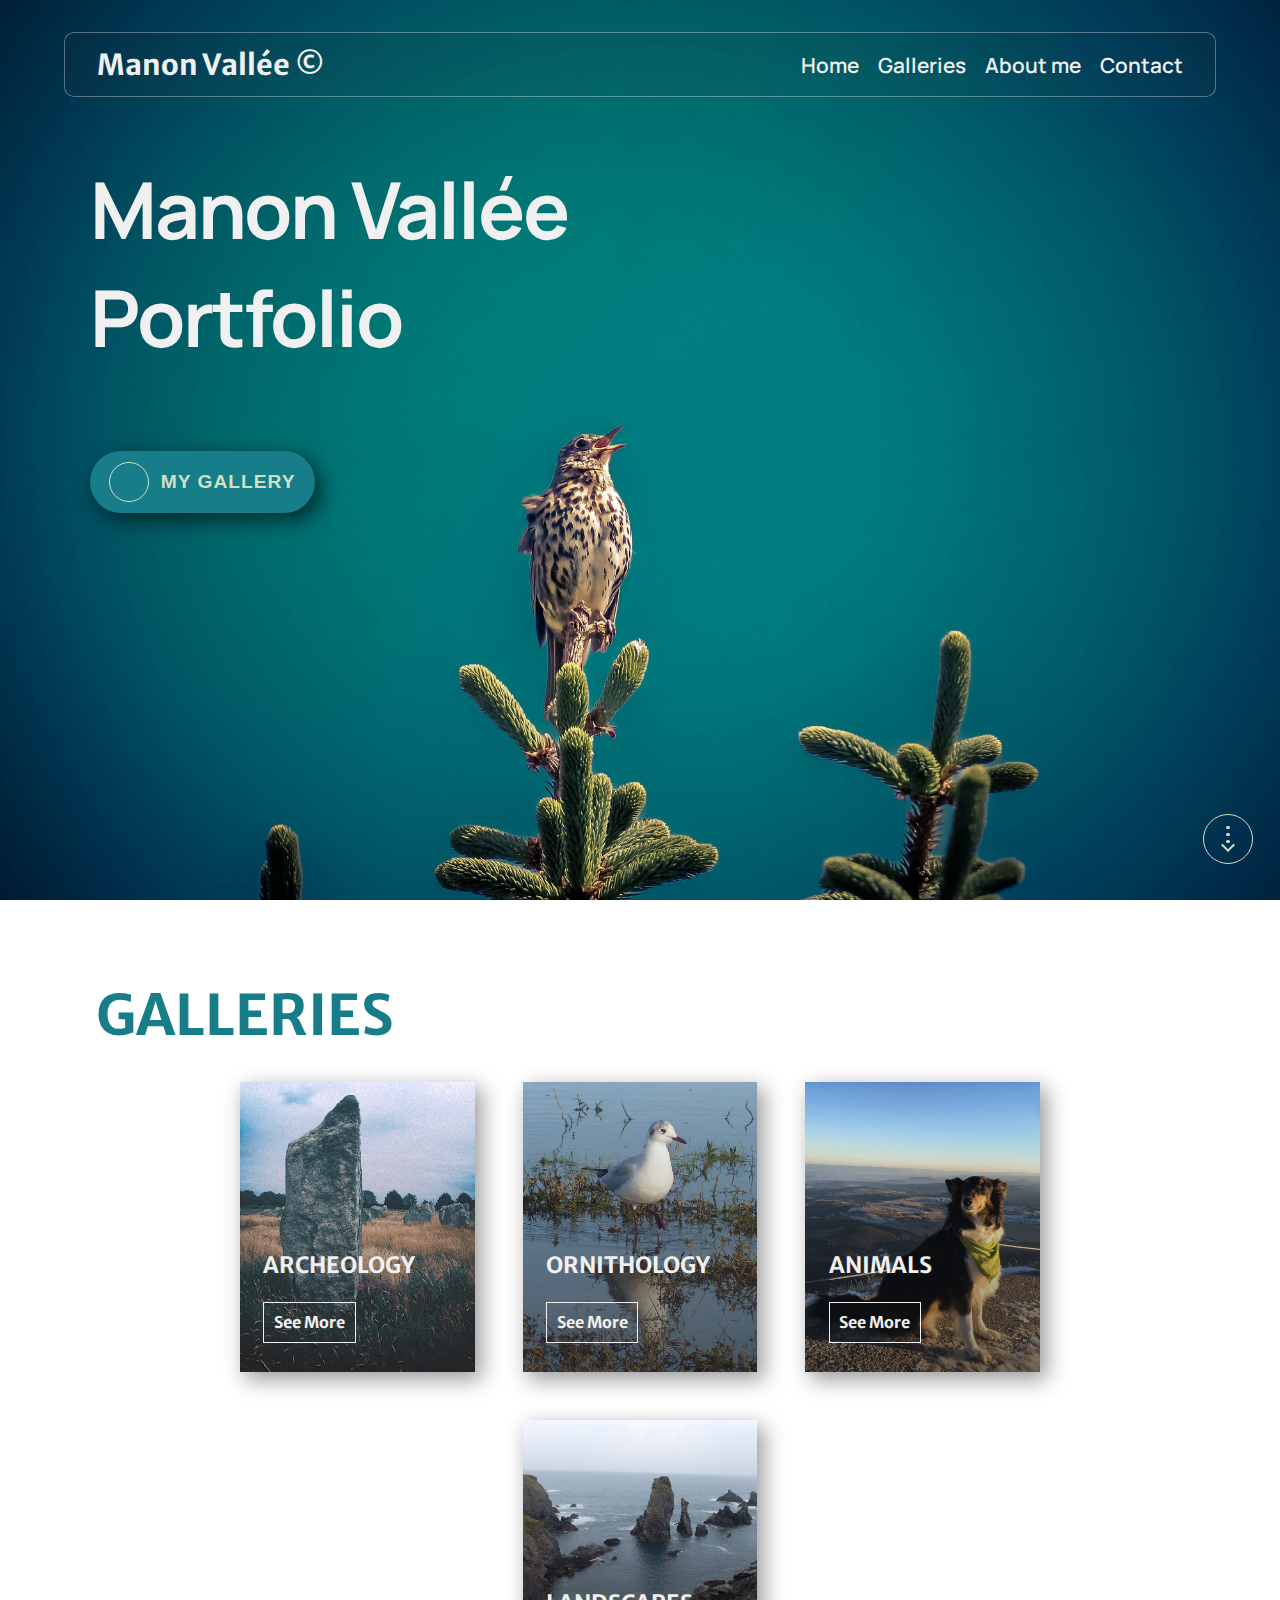
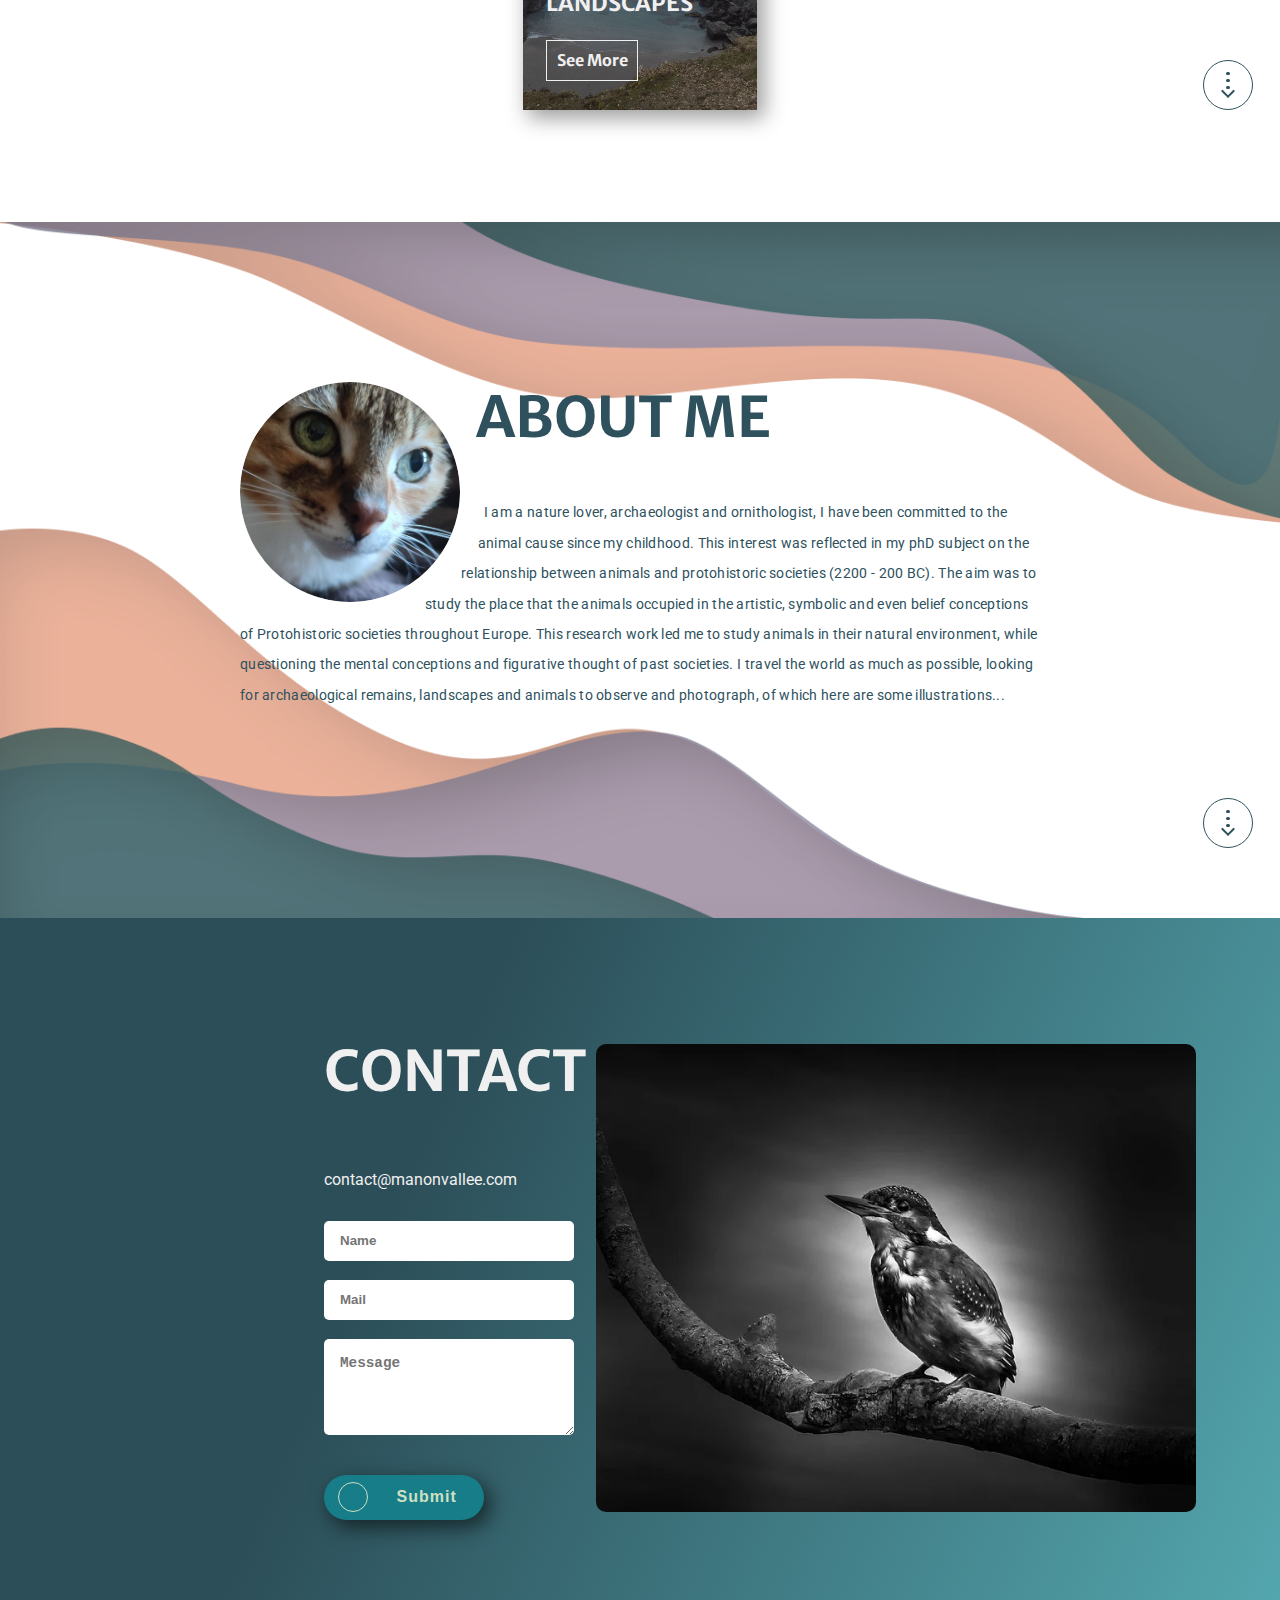
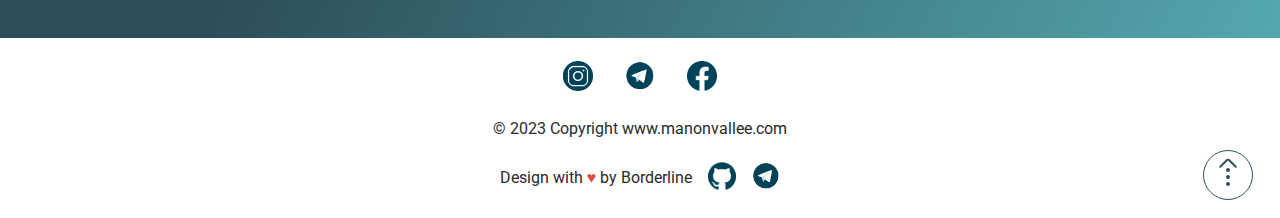
==== commit 1cbe9d7f: "recolor logo" ====
--- a/index.html
+++ b/index.html
@@ -324,19 +324,19 @@
         <a href="https://t.me/cchuete" target="_blank"
           ><img
             class="logo1"
-            src="/ressources/rs/instaGrey.png"
+            src="/ressources/rs/instablue.png"
             alt="logo instagram"
         /></a>
         <a href="https://t.me/cchuete" target="_blank"
           ><img
             class="logo2"
-            src="/ressources/rs/telegramGrey.png"
+            src="/ressources/rs/telegramblue.png"
             alt="logo telegram"
         /></a>
         <a href="https://t.me/cchuete" target="_blank"
           ><img
             class="logo3"
-            src="/ressources/rs/facebookGrey.png"
+            src="/ressources/rs/facebookblue.png"
             alt="logo facebook"
         /></a>
       </div>
@@ -350,13 +350,13 @@
         <a href="https://github.com/vacho35" target="_blank"
           ><img
             class="logo4"
-            src="/ressources/rs/githubGrey.png"
+            src="/ressources/rs/githubblue.png"
             alt="logo github"
         /></a>
         <a href="https://t.me/v4cho" target="_blank"
           ><img
             class="logo2"
-            src="/ressources/rs/telegramGrey.png"
+            src="/ressources/rs/telegramblue.png"
             alt="logo telegram"
         /></a>
       </div>
--- a/CSS/style.css
+++ b/CSS/style.css
@@ -14,8 +14,7 @@
 html,
 body {
   font-family: "Manrope", sans-serif;
-  /* background: linear-gradient(#141e30, #243b55); */
-  -webkit-tap-highlight-color: rgba(0, 0, 0, 0);
+  background: url(/ressources/images/b4.png) fixed center center;
   margin: 0;
   padding: 0;
   color: #f0f0f0;
@@ -195,7 +194,7 @@
   display: flex;
   flex-direction: column;
   justify-content: center;
-  background: url(/ressources/images/b4.png) no-repeat center / cover;
+  /* background: url(/ressources/images/b4.png) no-repeat center / cover; */
   padding: 5rem 0 7rem 0;
 }
 .galleries-container {
@@ -280,8 +279,8 @@
   width: 100%;
   height: auto;
   height: auto;
-  background: url(/ressources/images/slice7.png) no-repeat center / cover;
-  background-color: var(--secondary-color);
+  background: url(/ressources/images/Slice10.png) no-repeat center / cover;
+  /* background-color: var(--secondary-color); */
   color: var(--sixth-color);
   position: relative;
   padding: 8rem 0;
@@ -408,8 +407,8 @@
   font-family: "Roboto", sans-serif;
   background: linear-gradient(
     113.75deg,
-    #1f363d 32.55%,
-    rgba(12, 115, 123, 0.64) 173.6%
+    #2c4e58 32.55%,
+    rgba(10, 167, 178, 0.64) 123.6%
   );
   display: flex;
   align-items: center;
@@ -478,8 +477,7 @@
   height: 20vh;
   height: 20dvh;
   font-family: "Roboto", sans-serif;
-  background-color: #ffffff;
-  color: rgb(86, 86, 86);
+  color: rgb(44, 42, 42);
   display: flex;
   flex-direction: column;
   justify-content: space-evenly;
@@ -487,7 +485,7 @@
 }
 footer a {
   font-size: clamp(0.3rem, 0.7vw + 0.5rem, 1rem);
-  color: rgb(86, 86, 86);
+  color: rgb(44, 42, 42);
 }
 footer p {
   margin: 0;
@@ -510,8 +508,8 @@
 .rubrics a {
   margin: 1.7rem 0.8rem;
 }
-footer a:hover{
-  color: rgb(105, 226, 226);
+footer a:hover {
+  color: rgb(71, 106, 106);
 }
 .borderline {
   font-size: clamp(0.3rem, 0.7vw + 0.5rem, 0.8rem);
@@ -520,13 +518,13 @@
   height: auto;
   align-content: center;
   align-items: center;
-  color: rgb(164, 164, 164);
+  color: rgb(44, 42, 42);
 }
 .borderline a {
-  color: rgb(164, 164, 164);
-}
-.borderline span{
-  color: red;
+  color: rgb(44, 42, 42);
+}
+.borderline span {
+  color: rgb(221, 78, 78);
 }
 .borderline img {
   width: 28px;
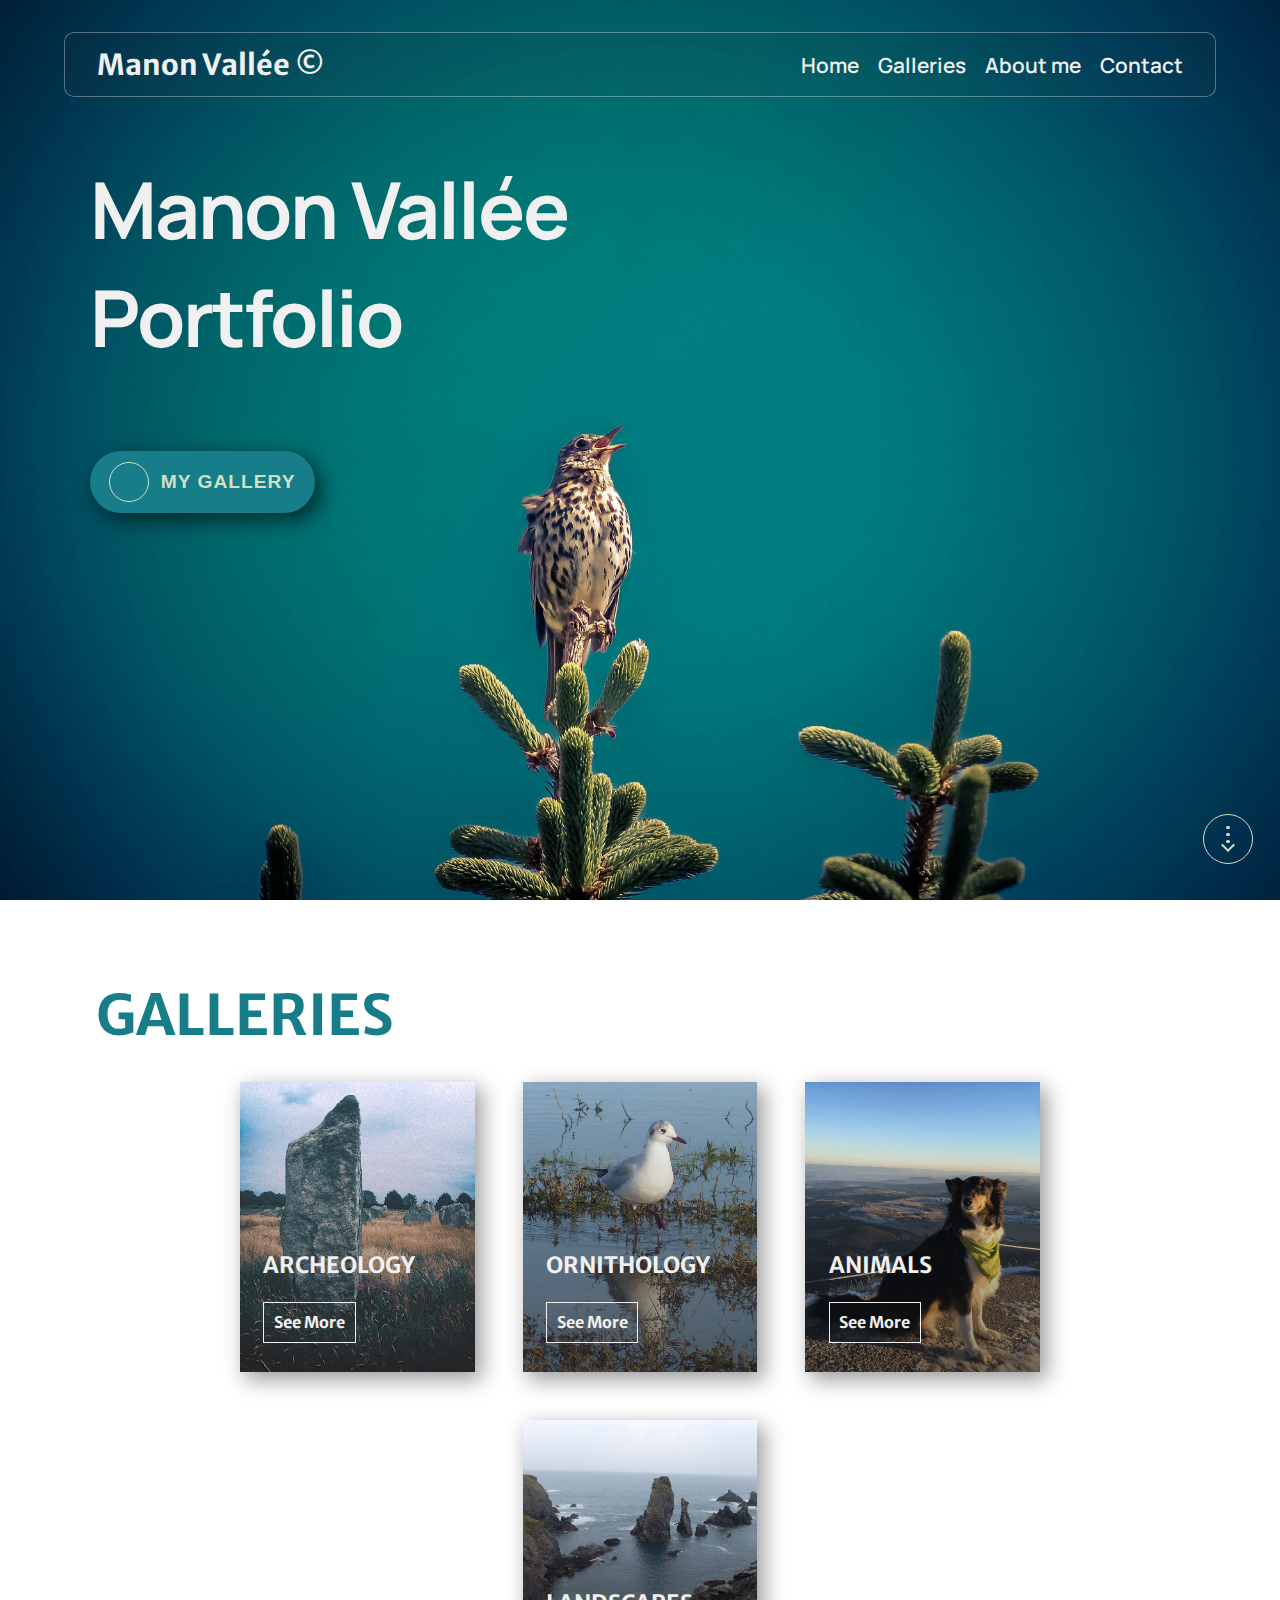
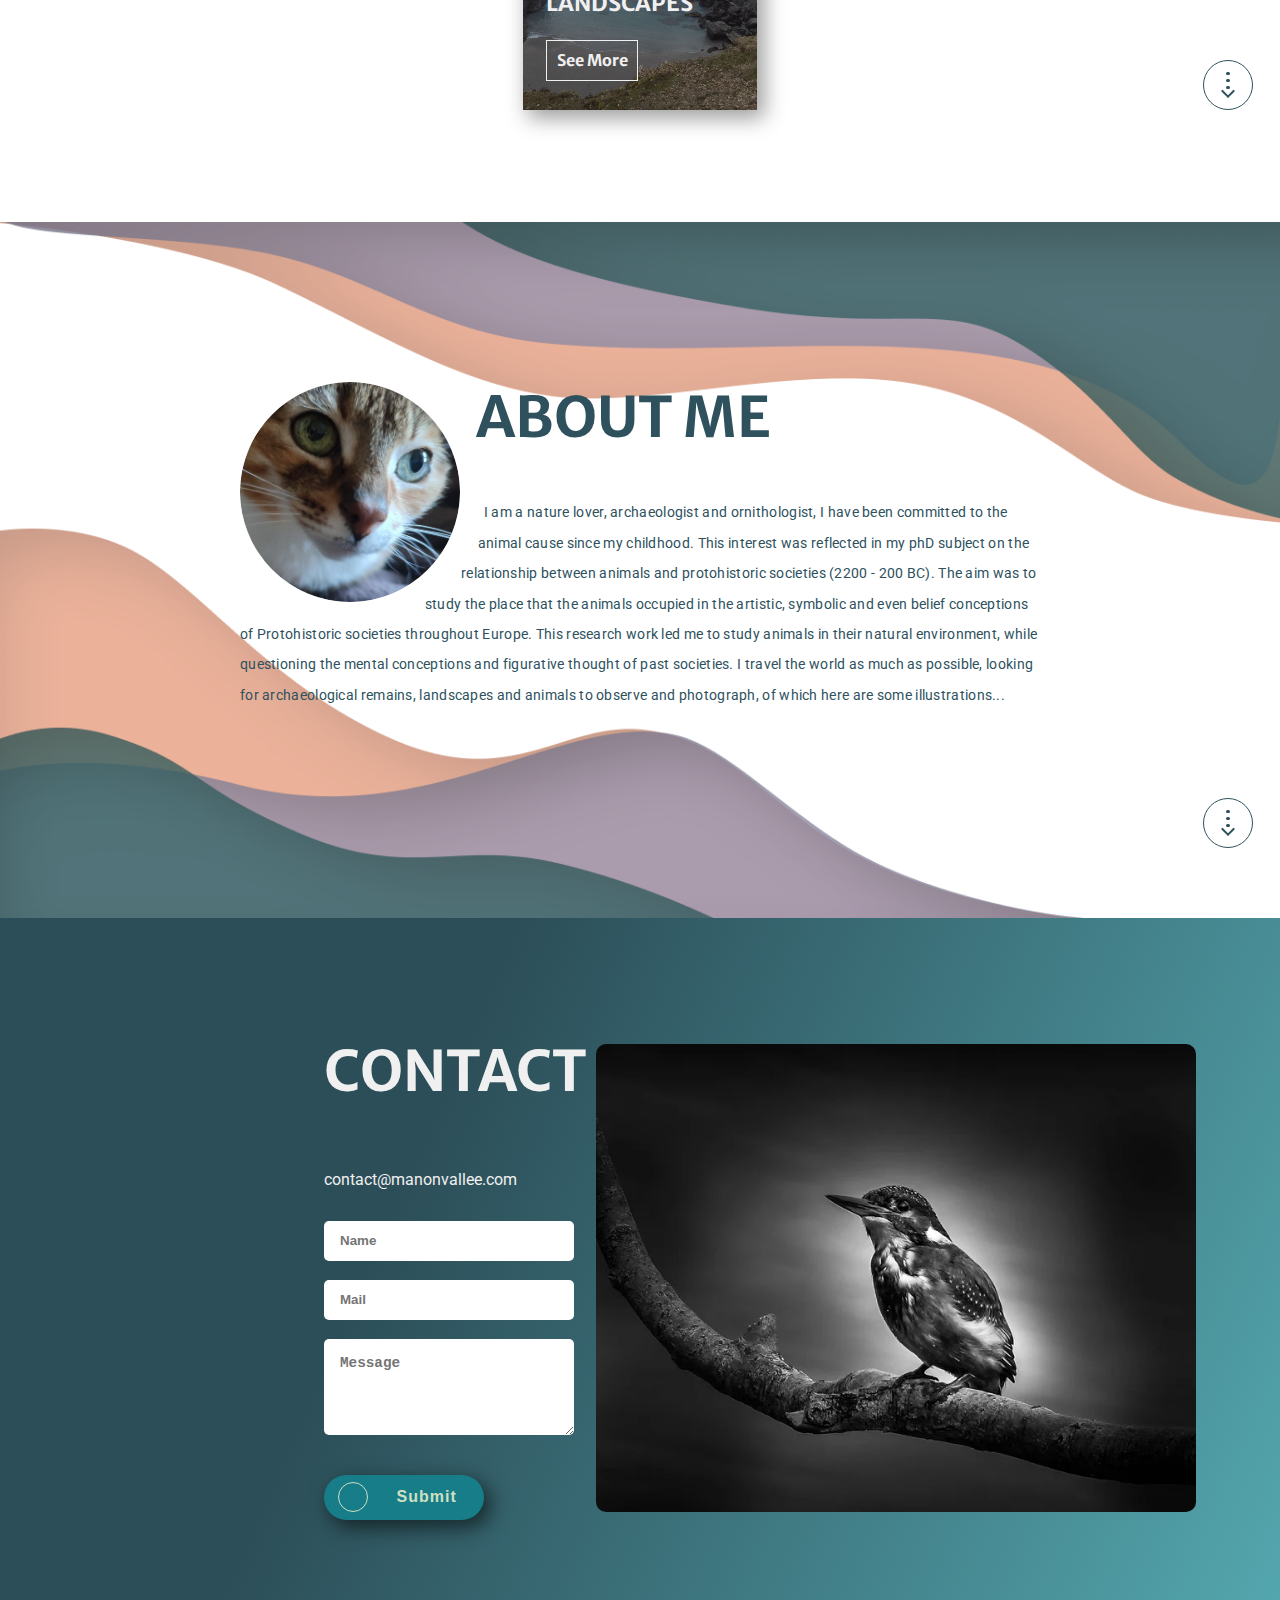
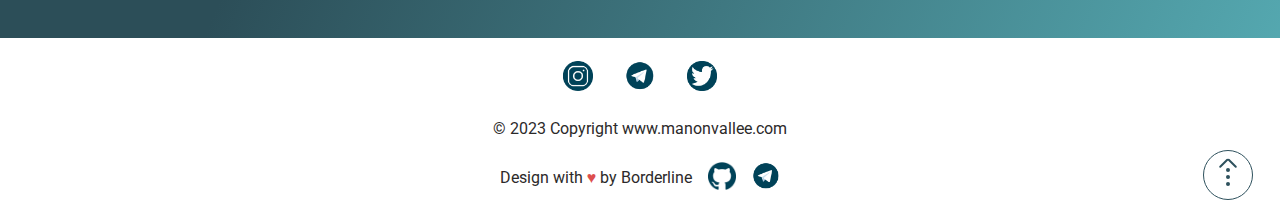
==== commit 396b1e5c: "terminé" ====
--- a/index.html
+++ b/index.html
@@ -321,7 +321,7 @@
 
     <footer onclick="closeMenuMobile()">
       <div class="logos">
-        <a href="https://t.me/cchuete" target="_blank"
+        <a href="https://www.instagram.com/queen_falco_et_lulu/" target="_blank"
           ><img
             class="logo1"
             src="/ressources/rs/instablue.png"
@@ -333,10 +333,10 @@
             src="/ressources/rs/telegramblue.png"
             alt="logo telegram"
         /></a>
-        <a href="https://t.me/cchuete" target="_blank"
+        <a href="https://twitter.com/Man_Vallee" target="_blank"
           ><img
             class="logo3"
-            src="/ressources/rs/facebookblue.png"
+            src="/ressources/rs/twitterblue.png"
             alt="logo facebook"
         /></a>
       </div>
--- a/CSS/style.css
+++ b/CSS/style.css
@@ -537,7 +537,7 @@
   content: url("/ressources/rs/800px-Telegram_Messenger.png");
 }
 .logo3:hover {
-  content: url("/ressources/rs/facebook-logo-3-1.png");
+  content: url("/ressources/rs/twitter.png");
 }
 .logo4:hover {
   content: url("/ressources/rs/github.png");
--- a/CSS/style.mobile.css
+++ b/CSS/style.mobile.css
@@ -80,7 +80,7 @@
   display: block;
   cursor: pointer;
 }
-header .header__nav__close svg{
+header .header__nav__close svg {
   top: 35px;
 }
 .hero {
@@ -257,8 +257,8 @@
   height: 100vh;
   border-radius: initial;
 }
-.top-bar{
-  top:10px;
+.top-bar {
+  top: 10px;
 }
 #popup-content {
   max-width: 80%;
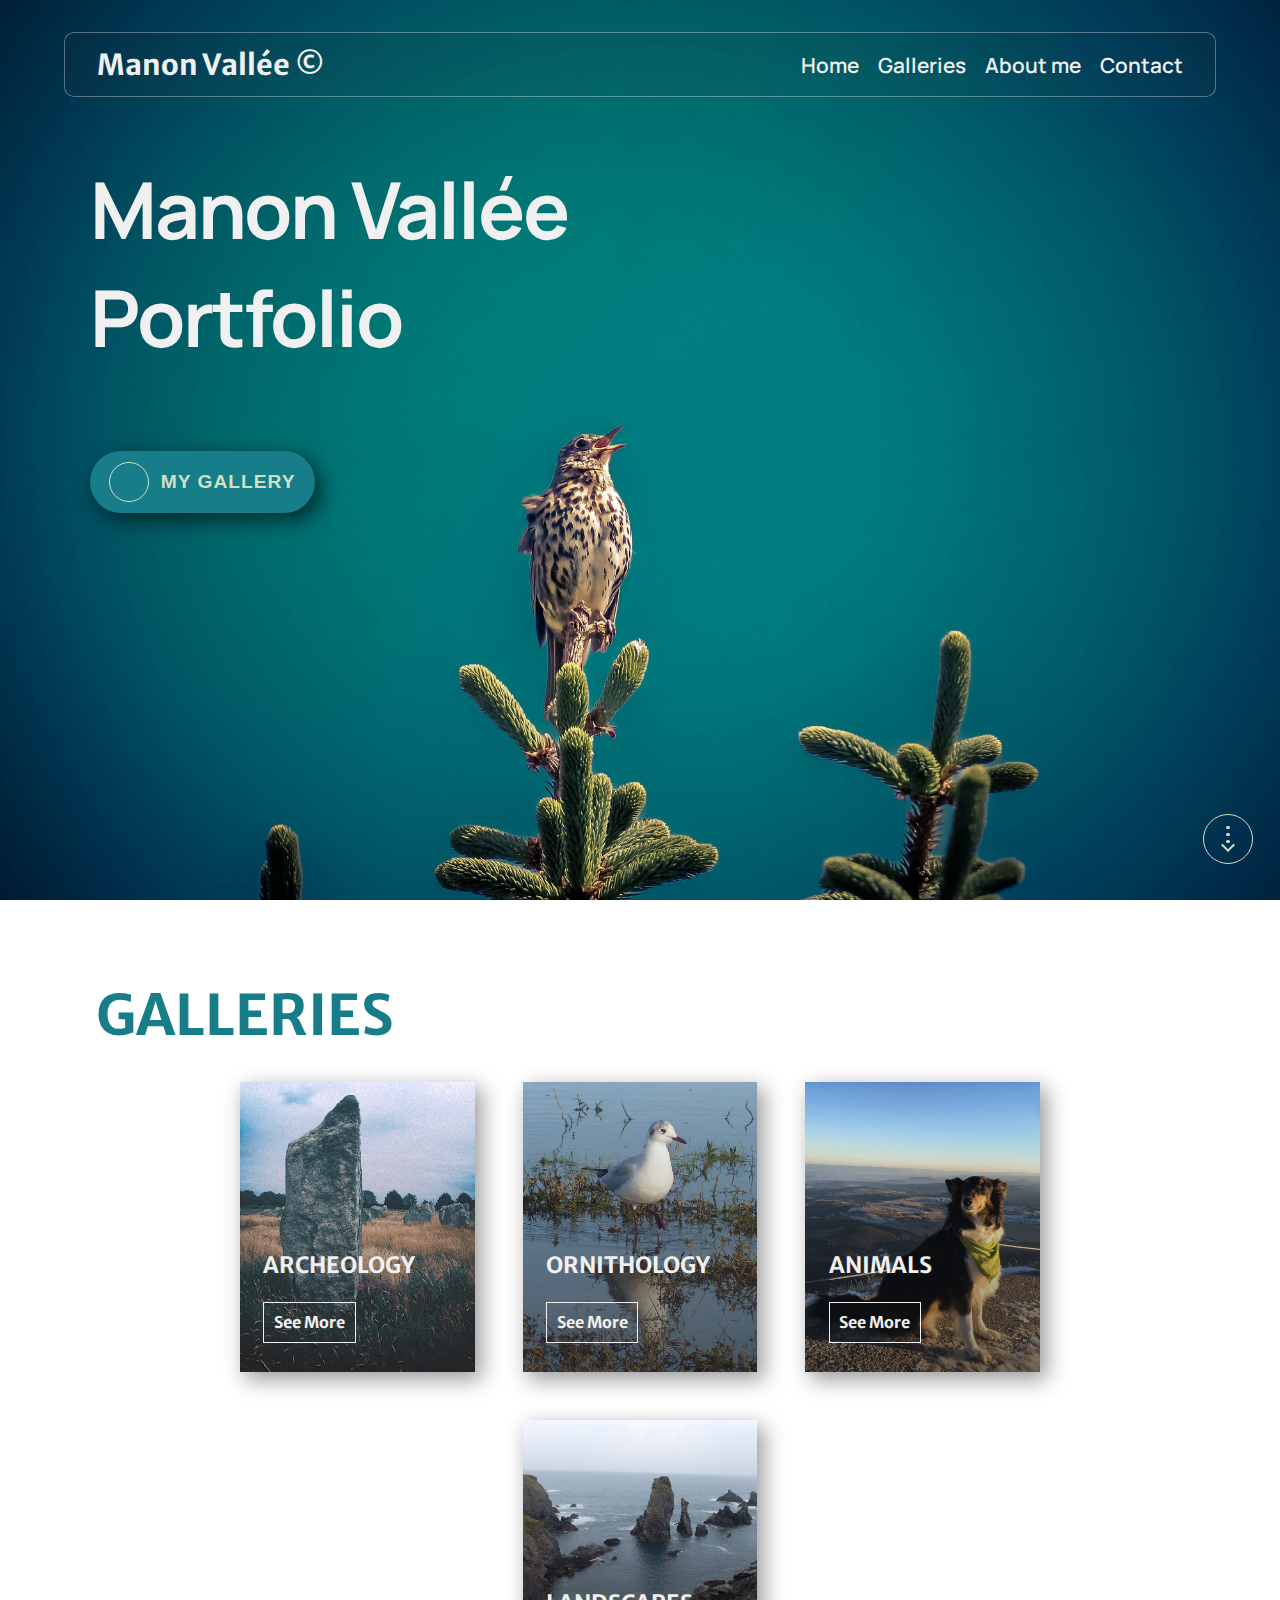
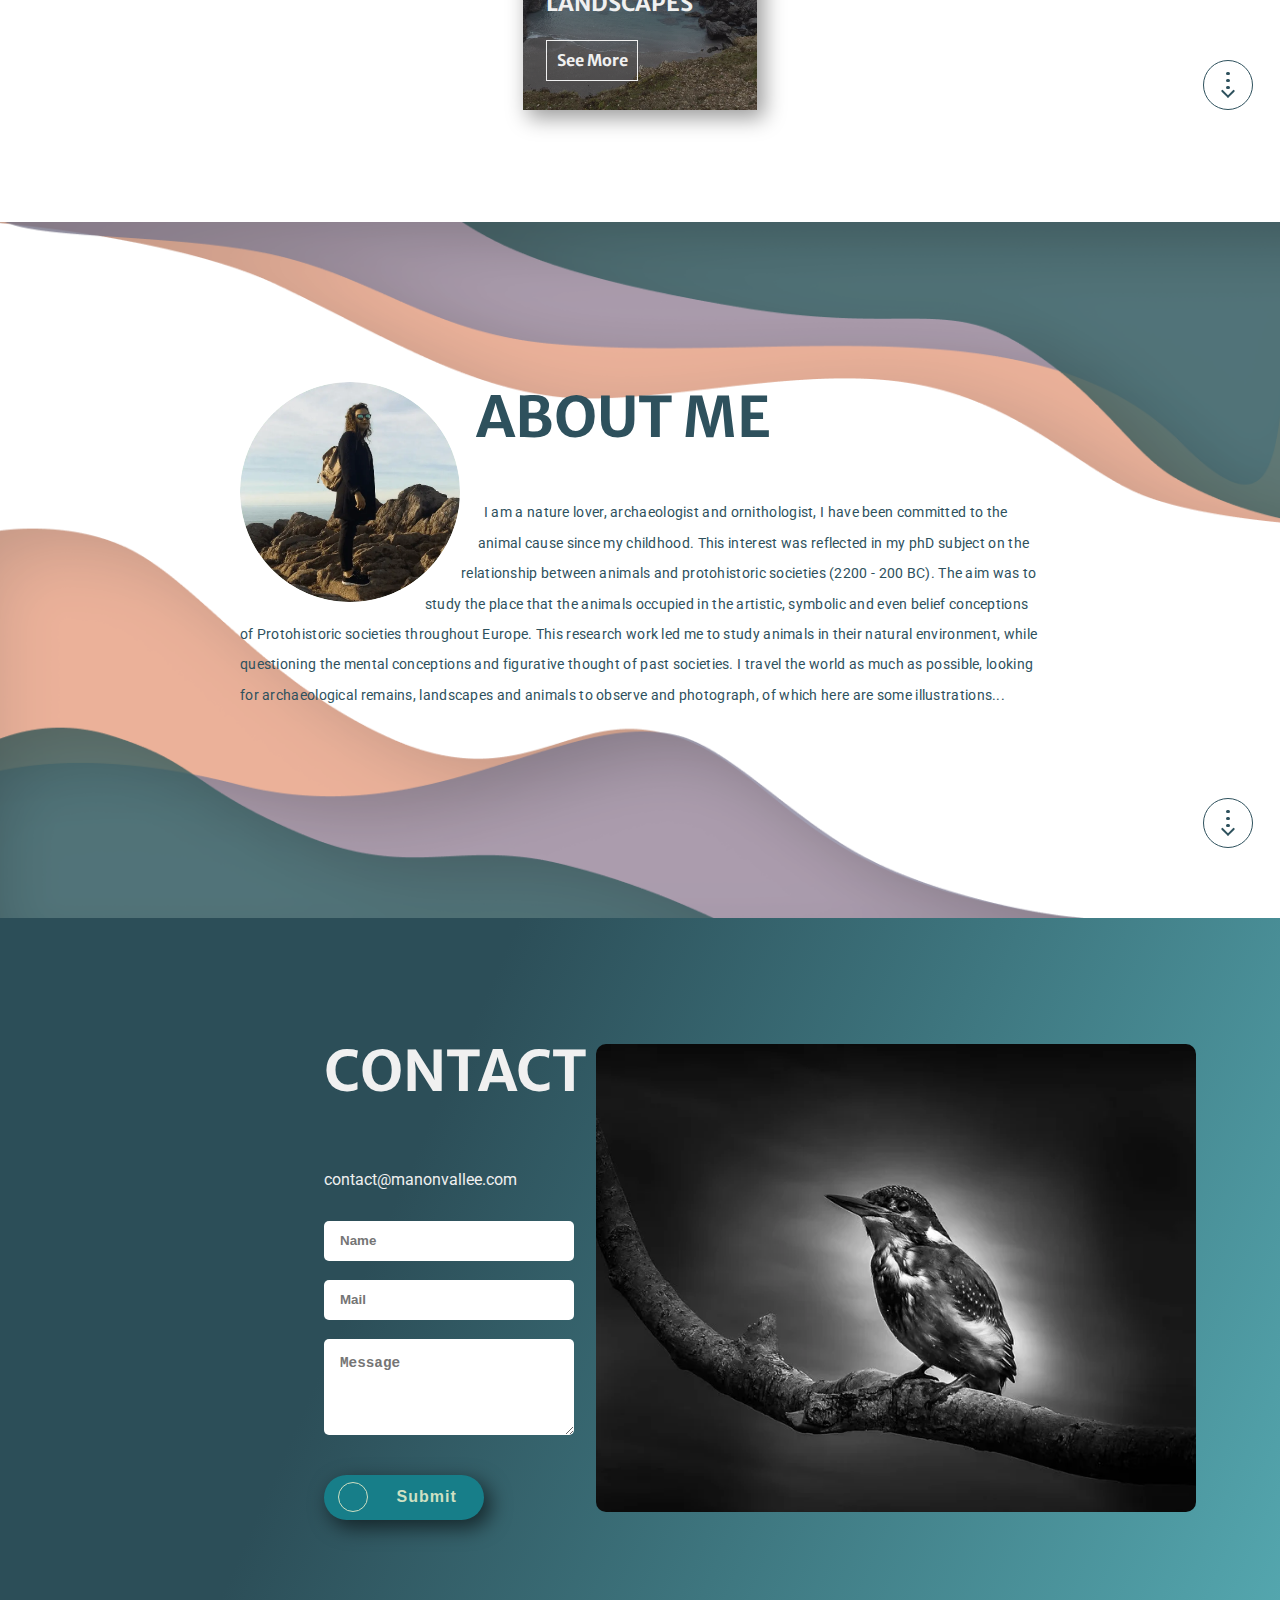
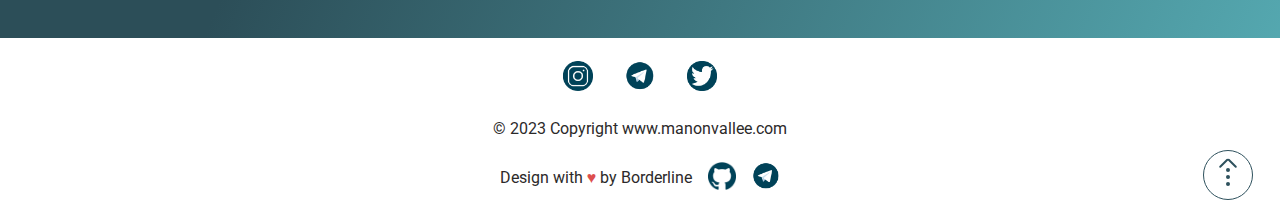
==== commit fa725e51: "url canonical" ====
--- a/index.html
+++ b/index.html
@@ -16,7 +16,7 @@
       href="https://fonts.googleapis.com/css2?family=Manrope&family=Merriweather+Sans:wght@400;500;600&family=Montserrat:wght@400;500;600&family=Roboto:wght@400;500;700&display=swap"
       rel="stylesheet"
     />
-
+    <link rel="canonical" href="https://manonvallee.com/" />
     <!-- ********* Favicon ********* -->
 
     <link
@@ -228,7 +228,7 @@
     <section class="about" id="sec3" onclick="closeMenuMobile()">
       <div id="circle-shape">
         <img
-          src="/ressources/images/sangha.webp"
+          src="/ressources/images/photoprofil.webp"
           alt="A photograph of sliced kiwifruit on a while plate"
           class="curve"
         />
